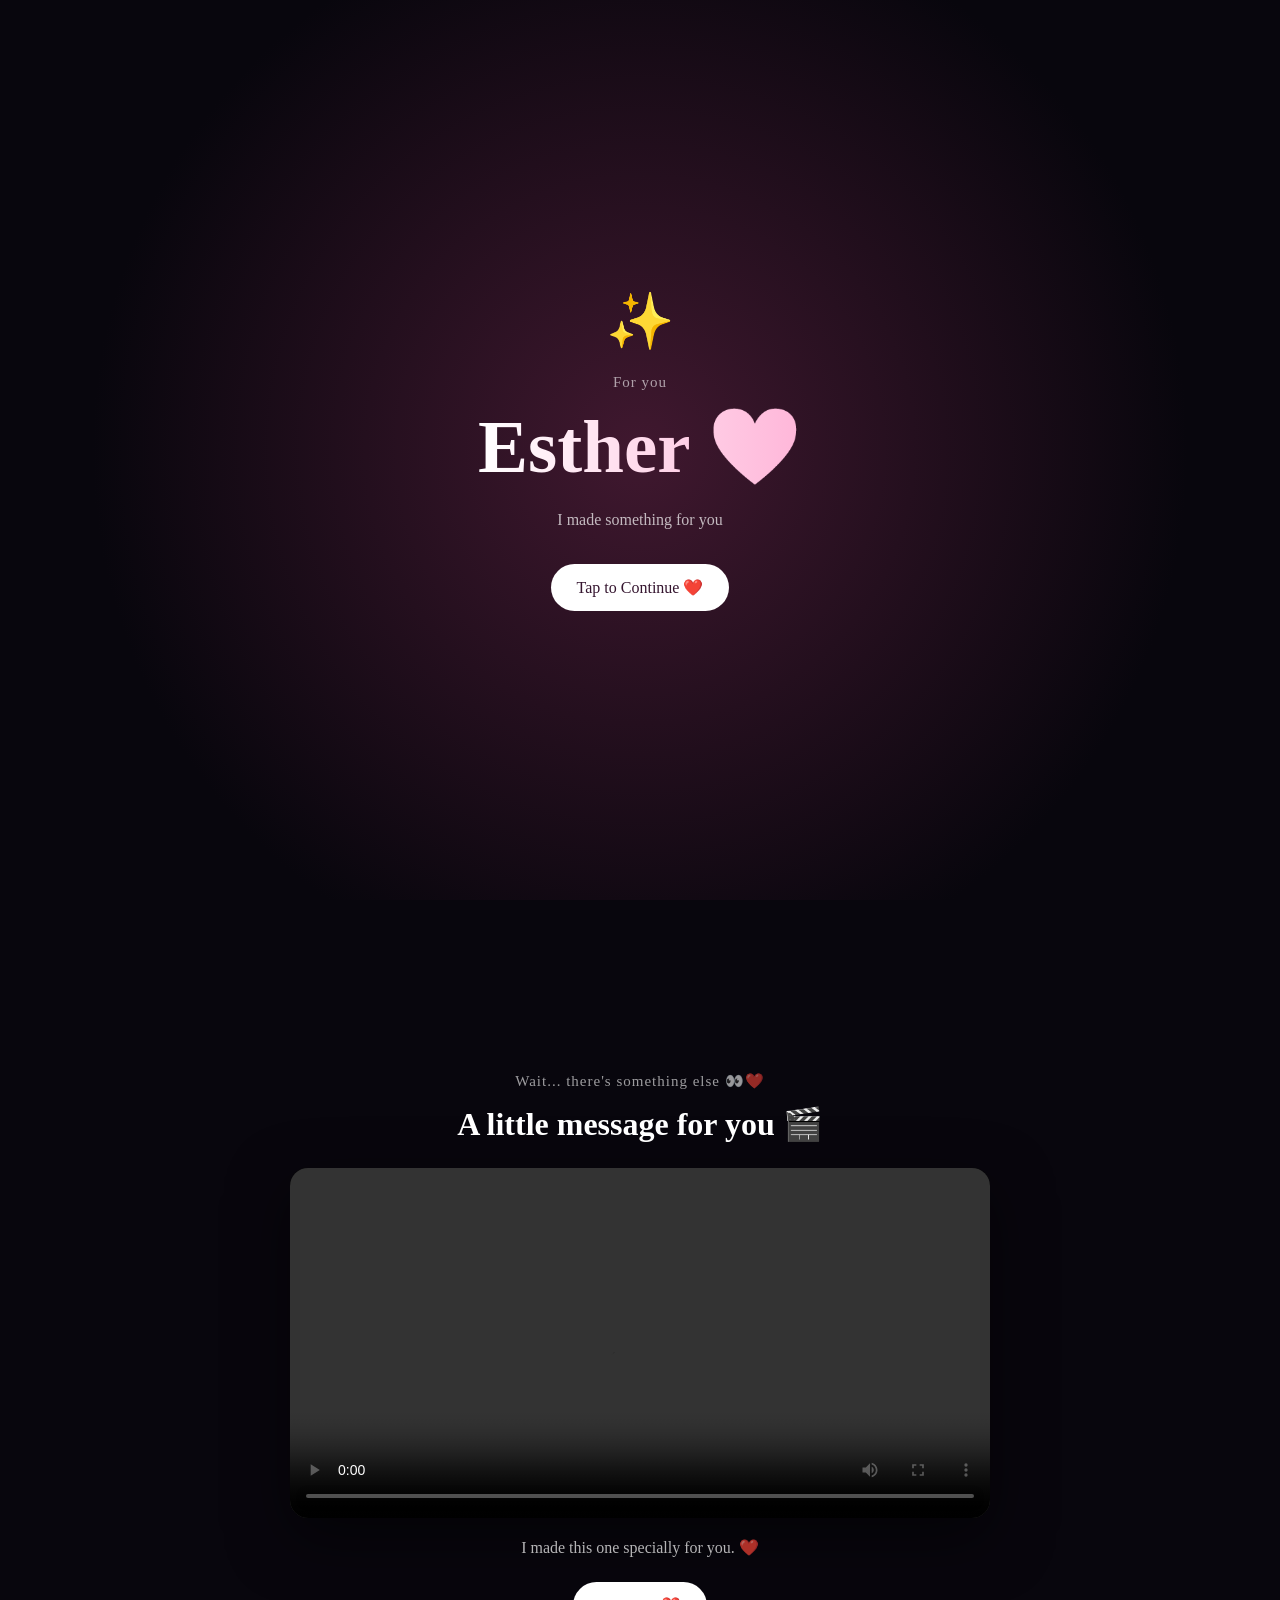
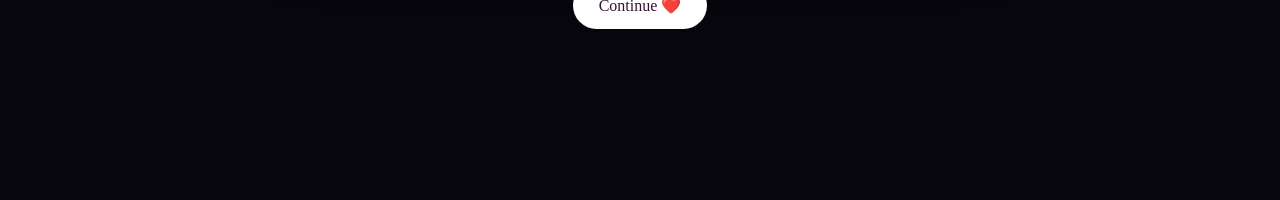
==== index.html @ 8289ecd2 "Add files via upload" ====
<!DOCTYPE html>
<html lang="en">
<head>
    <meta charset="UTF-8">
    <meta name="viewport" content="width=device-width, initial-scale=1.0">

    <title>For Esther ❤️</title>

    <link rel="stylesheet" href="style.css">
</head>

<body>

<!-- =====================================================
     1. OPENING
===================================================== -->

<section class="screen opening" id="opening">

    <div class="opening-content">

        <div class="sparkle">✨</div>

        <p class="tiny-text">
            For you
        </p>

        <h1>
            Esther ❤️
        </h1>

        <p>
        I made something for you
        </p>

        <button id="startButton">
            Tap to Continue ❤️
        </button>

    </div>

</section>


<!-- =====================================================
     2. ENVELOPE
===================================================== -->

<section class="screen envelope-screen" id="envelopeScreen">

    <div class="envelope-area">

        <p class="instruction">
            There's something inside for you... 👀
        </p>

        <div class="envelope" id="envelope">

            <div class="envelope-back"></div>

            <div class="letter-paper">
                💌
            </div>

            <div class="envelope-flap"></div>

            <div class="envelope-front"></div>

        </div>

        <button id="envelopeButton">
            Open it 💌
        </button>

    </div>

</section>
<!-- =====================================================
     3. LETTER
===================================================== -->

<section class="screen letter-screen" id="letterScreen">

    <div class="letter-card">

        <div class="letter-top">
            ❤️
        </div>

        <h2>
            Dear Esther ❤️
        </h2>

        <div class="letter-text">

            <p>
                Hmm… Esther, where do I even start? 😂❤️
            </p>

            <p>
                Today is your day, and honestly, I just want you to know say you are very special to me. I know sometimes I can worry you, disturb you, or behave like I don't have sense 😂, but deep down, you know say I really care about you.
            </p>

            <p>
                Since you came into my life, things just dey feel different. There are times we laugh over the most useless things 😂, times we disagree, and times we just talk about anything and everything. But those little moments are actually some of the moments I cherish the most.
            </p>

            <p>
                I may not always know the perfect thing to say, and sometimes I may not show it the way I should, but I appreciate you plenty. ❤️
            </p>

            <p>
                Esther, I pray this new chapter of your life brings you genuine happiness, peace, success, and plenty beautiful moments. May everything you are hoping and praying for work out for you.
            </p>

            <p>
                And please, don't forget to smile today o 😂❤️<br>
                Because today, you are officially allowed to receive all the attention. No complaints. 😂🎂
            </p>

            <p>
                Thank you for being you.
            </p>

            <p>
                Happy Birthday, my love. ❤️🎉
            </p>

            <p>
                I hope this little surprise makes you smile, because you deserve to be celebrated.
            </p> 

            <p>
                There's still something waiting for you... 👀🎁
            </p>

            <p class="signature">
                With love,<br>
                <strong>Kobby ❤️</strong>
            </p>

        </div>

        <button id="letterButton">
            Continue ❤️
        </button>

    </div>

</section>


<!-- =====================================================
     4. MEMORIES INTRO
===================================================== -->

<section class="screen memory-intro" id="memoryIntro">

    <div>

        <div class="big-icon">
            📸
        </div>

        <h2>
            Now let's look at us 😂❤️
        </h2>

        <p>
            A few little memories that mean something to me.
        </p>

        <button id="memoryStartButton">
            Show me 👀
        </button>

    </div>

</section>


<!-- =====================================================
     5. MEMORIES
===================================================== -->

<section class="screen photo-screen" id="photoScreen">

    <div class="photo-container">

        <p class="memory-number" id="memoryNumber">
            Memory 1 of 4
        </p>

        <div class="memory-photo">

            <img
                id="memoryImage"
                src="images/us1.jpg"
                alt="Our memory"
            >

        </div>

        <h2 id="memoryTitle">
            Look at us oo 😂❤️
        </h2>

        <p id="memoryCaption">
            Chale, look at this picture 😂
            How did we even get here?
        </p>

        <button id="nextMemoryButton">
            Next memory →
        </button>
    </div>
</section>
<!-- =====================================================
     5. videos
===================================================== -->

<section class="screen video-screen" id="videoScreen">

    <div class="video-container">

        <p class="tiny-text">
            Wait... there's something else 👀❤️
        </p>

        <h2>
            A little message for you 🎬
        </h2>

        <div class="video-box">

            <video
                id="birthdayVideo"
                controls
                playsinline
            >
                <source src="videos/birthday.mp4" type="video/mp4">
                Your browser cannot play this video.
            </video>

        </div>

        <p class="video-caption">
            I made this one specially for you. ❤️
        </p>

        <button id="videoContinueButton">
            Continue ❤️
        </button>

    </div>

</section>

<!-- =====================================================
     6. WHY YOU
===================================================== -->

<section class="screen love-screen" id="loveScreen">

    <div class="love-container">

        <p class="tiny-text">
            Okay... serious moment small. ❤️
        </p>

        <h2>
            Why You? ❤️
        </h2>

        <p class="love-intro">
            Hmm... where do I even start? 😂
        </p>


        <div class="love-card">

            <div class="love-icon">
                ❤️
            </div>

            <h3>
                Your heart
            </h3>

            <p>
                You have such a beautiful heart.
                Even when you don't realize it,
                the way you care about people says
                a lot about you.
            </p>

        </div>


        <div class="love-card">

            <div class="love-icon">
                😂
            </div>

            <h3>
                Your craziness
            </h3>

            <p>
                And please... don't change this one oo 😂.
                Life would be boring without your funny side, it's kinda boring dieerrr🤣.
            </p>

        </div>


        <div class="love-card">

            <div class="love-icon">
                ✨
            </div>

            <h3>
                Just you
            </h3>

            <p>
                I don't need a perfect person.
                I just love having you as you are.
                Buh try change small...
            </p>

        </div>


        <button id="lastThingButton">
            One last thing... 👀
        </button>

    </div>

</section>


<!-- =====================================================
     7. WHEEL INTRO
===================================================== -->

<section class="screen final-screen" id="finalScreen">

    <div class="final-content">

        <p class="tiny-text">
            Esther...
        </p>

        <h2>
            One last little game 😂❤️
        </h2>

        <p>
            Before I give you your final surprise,
            let's see what the birthday wheel has for you. 👀
        </p>

        <button id="startWheelButton">
            Let's spin 🎡
        </button>

    </div>

</section>


<!-- =====================================================
     8. WHEEL
===================================================== -->

<section class="screen wheel-screen" id="wheelScreen">

    <div class="wheel-container">

        <p class="wheel-small">
            ESTHER'S BIRTHDAY WHEEL 🎉
        </p>

        <h2 id="wheelTitle">
            Spin the wheel! 🎡
        </h2>

        <div class="wheel-wrapper">

            <div class="pointer">
                ▼
            </div>

            <div class="wheel" id="wheel">

                <div class="wheel-label label1">
                    🍫
                </div>
                <div class="wheel-label label2">🎂</div>
                <div class="wheel-label label3">
                    🍬
                </div>
                <div class="wheel-label label4">
                    🧃
                </div>
                <div class="wheel-label label5">
                    🍕
                </div>
                <div class="wheel-label label6">
                    💐
                </div>
                <div class="wheel-label label7">
                    🎁
                </div>
                <div class="wheel-label label8">
                    👑
                </div>
                <div class="wheel-label label9">
                    ❤️
                </div>
                <div class="wheel-label label10">
                    💋
                </div>

                </div class="wheel-center">
                    ⭕
                </div>
            

        </div>

        <button id="spinButton">
            SPIN 🎡
        </button>

        <p
            class="wheel-result"
            id="wheelResult"
        ></p>

    </div>

</section>


<!-- =====================================================
     9. CONGRATULATIONS
===================================================== -->

<section
    class="screen congratulations-screen"
    id="congratulationsScreen"
>

    <div class="congratulations-content">

        <div class="celebration">
            🎉 ❤️ 🎂 ❤️ 🎉
        </div>

        <h1>
            CONGRATULATIONS!
        </h1>

        <h2>
            Esther ❤️
        </h2>

        <p>
            Ei, you won something aaaaiiii! 😂
        </p>

        <p>
            Your surprise is waiting for you... 👀🎁
        </p>

        <button id="finalMessageButton">
            There's one last thing... ❤️
        </button>

    </div>

</section>


<!-- =====================================================
     10. FINAL MESSAGE
===================================================== -->

<section
    class="screen final-message-screen"
    id="finalMessageScreen"
>

    <div class="final-letter">

        <div class="final-heart">
            ❤️
        </div>

        <p class="tiny-text">
            And now...
        </p>

        <h1>
            My final words to you
        </h1>

        <div class="final-letter-content">

            <p>
                Esther, you made it all the way here. 😂❤️
            </p>

            <p>
                I hope this little surprise made you smile,
                laugh, and maybe even wonder what I was up to.
            </p>

            <p>
                You deserve to be celebrated, not just today,
                but every single day.
            </p>

            <p>
                Keep being the amazing person you are.
                And no matter how much I disturb you 😂,
                just know that you are very special to me.
            </p>

            <p>
                Happy Birthday once again, Esther. ❤️🎂🎉
            </p>

        </div>

        <h2>
            Happy Birthday, my love. ❤️
        </h2>

        <div class="final-hearts">
            ❤️ 💕 ❤️ 💕 ❤️
        </div>

    </div>

</section>


<script src="script.js"></script>

</body>
</html>
---- style.css ----
* {
    box-sizing: border-box;
    margin: 0;
    padding: 0;
}


html {
    scroll-behavior: smooth;
}


body {
    font-family: Georgia, "Times New Roman", serif;

    background: #08060d;

    color: white;

    overflow-x: hidden;
    overflow-y: auto;
}


button {
    border: none;

    padding: 14px 26px;

    border-radius: 30px;

    background: #ffffff;

    color: #35152f;

    font-size: 16px;

    font-family: inherit;

    cursor: pointer;

    transition:
        transform 0.25s ease,
        box-shadow 0.25s ease;
}


button:hover {
    transform: translateY(-3px);

    box-shadow:
        0 10px 25px rgba(0,0,0,0.25);
}


button:active {
    transform: scale(0.96);
}


button:disabled {
    opacity: 0.5;

    cursor: not-allowed;

    transform: none;
}


.screen {
    width: 100%;

    min-height: 100vh;
}


/* =====================================================
   OPENING
===================================================== */

.opening {

    display: flex;

    justify-content: center;
    align-items: center;

    text-align: center;

    padding: 30px;

    background:
        radial-gradient(
            circle at center,
            #40182f,
            #08060d 70%
        );
}


.opening-content {

    max-width: 500px;

    animation: fadeUp 1.3s ease;
}


.sparkle {

    font-size: 55px;

    margin-bottom: 20px;

    animation: float 2s infinite ease-in-out;
}


.tiny-text {

    opacity: 0.6;

    font-size: 15px;

    letter-spacing: 1px;
}


.opening h1 {

    font-size: clamp(48px, 12vw, 75px);

    margin: 12px 0 20px;

    background:
        linear-gradient(
            90deg,
            #ffffff,
            #ffb6d9
        );

    -webkit-background-clip: text;
    background-clip: text;

    color: transparent;
}


.opening-content > p:not(.tiny-text) {

    opacity: 0.7;

    margin-bottom: 35px;
}


/* =====================================================
   ENVELOPE
===================================================== */

.envelope-screen {

    display: none;

    justify-content: center;
    align-items: center;

    text-align: center;

    padding: 30px;

    background:
        radial-gradient(
            circle at center,
            #35152f,
            #08060d 75%
        );
}


.envelope-area {

    width: 100%;

    max-width: 500px;
}


.instruction {

    margin-bottom: 35px;

    opacity: 0.7;
}


.envelope {

    position: relative;

    width: 300px;
    height: 190px;

    margin: 0 auto 45px;

    perspective: 1000px;
}


.envelope-back {

    position: absolute;

    inset: 0;

    background: #9b3e63;

    border-radius: 8px;

    box-shadow:
        0 25px 60px rgba(0,0,0,0.45);
}


.letter-paper {

    position: absolute;

    left: 25px;
    right: 25px;

    top: 15px;

    height: 155px;

    background: #fff7fa;

    color: #6c3150;

    border-radius: 5px;

    display: flex;

    justify-content: center;
    align-items: center;

    font-size: 45px;

    z-index: 2;

    transition:
        transform 1s ease;
}


.envelope-flap {

    position: absolute;

    top: 0;
    left: 0;

    width: 0;
    height: 0;

    border-left: 150px solid transparent;
    border-right: 150px solid transparent;

    border-top: 100px solid #c65a82;

    transform-origin: top;

    z-index: 4;

    transition:
        transform 0.8s ease;
}


.envelope-front {

    position: absolute;

    bottom: 0;

    left: 0;

    width: 0;
    height: 0;

    border-left: 150px solid transparent;
    border-right: 150px solid transparent;

    border-bottom: 100px solid #a94369;

    z-index: 3;
}


/* =====================================================
   LETTER
===================================================== */

.letter-screen {

    display: none;

    justify-content: center;
    align-items: flex-start;

    padding: 45px 20px;

    background:
        radial-gradient(
            circle at top,
            #3b1730,
            #08060d 70%
        );
}


.letter-card {

    width: 100%;

    max-width: 700px;

    background:
        rgba(255, 248, 251, 0.98);

    color: #482034;

    border-radius: 20px;

    padding: 40px 30px;

    box-shadow:
        0 25px 70px rgba(0,0,0,0.55);

    animation: fadeUp 1s ease;
}


.letter-top {

    text-align: center;

    font-size: 38px;

    margin-bottom: 15px;
}


.letter-card h2 {

    text-align: center;

    color: #8c3158;

    font-size: 30px;

    margin-bottom: 30px;
}


.letter-text {

    font-size: 16px;

    line-height: 1.85;
}


.letter-text p {

    margin-bottom: 20px;
}


.signature {

    margin-top: 30px;

    text-align: right;
}


.letter-card button {

    display: block;

    margin: 30px auto 0;

    background: #8c3158;

    color: white;
}


/* =====================================================
   MEMORY INTRO
===================================================== */

.memory-intro {

    display: none;

    justify-content: center;
    align-items: center;

    text-align: center;

    padding: 30px;

    background:
        radial-gradient(
            circle at center,
            #35152f,
            #08060d 75%
        );
}


.memory-intro > div {

    max-width: 550px;
}


.big-icon {

    font-size: 70px;

    margin-bottom: 25px;
}


.memory-intro h2 {

    font-size: 35px;

    margin-bottom: 18px;
}


.memory-intro p {

    opacity: 0.7;

    line-height: 1.7;

    margin-bottom: 30px;
}


/* =====================================================
   MEMORIES
===================================================== */

.photo-screen {

    display: none;

    justify-content: center;
    align-items: center;

    text-align: center;

    padding: 40px 20px;

    background:
        radial-gradient(
            circle at top,
            #35152f,
            #08060d 75%
        );
}


.photo-container {

    width: 100%;

    max-width: 600px;
}


.memory-number {

    opacity: 0.55;

    margin-bottom: 20px;
}


.memory-photo {
    width: 100%;
    max-width: 500px;

    margin: 0 auto 25px;

    border-radius: 18px;

    overflow: hidden;
    box-shadow:
        0 20px 60px rgba(0,0,0,0.5);
}


.memory-photo img {

    width: 100%;

    display: block;

    aspect-ratio: 4 / 3;

    object-fit: contain;

    transition:
        opacity 0.5s ease;
}


.photo-container h2 {

    font-size: 28px;

    margin-bottom: 12px;
}


.photo-container > p:not(.memory-number) {

    opacity: 0.7;

    line-height: 1.7;

    margin-bottom: 25px;
}


/* =====================================================
   WHY YOU
===================================================== */

.love-screen {

    display: none;

    justify-content: center;
    align-items: center;

    padding: 50px 20px;

    background:
        radial-gradient(
            circle at top,
            #3a172f,
            #08060d 75%
        );
}


.love-container {

    width: 100%;

    max-width: 600px;

    text-align: center;
}


.love-container h2 {

    font-size: 43px;

    margin: 12px 0 15px;

    background:
        linear-gradient(
            90deg,
            #ffffff,
            #ffb6d9
        );

    -webkit-background-clip: text;
    background-clip: text;

    color: transparent;
}


.love-intro {

    opacity: 0.7;

    margin-bottom: 30px;
}


.love-card {

    text-align: left;

    padding: 25px;

    margin-bottom: 18px;

    border-radius: 18px;

    background:
        rgba(255,255,255,0.07);

    border:
        1px solid rgba(255,255,255,0.12);

    backdrop-filter: blur(10px);
}


.love-icon {

    font-size: 30px;

    margin-bottom: 10px;
}


.love-card h3 {

    font-size: 21px;

    margin-bottom: 10px;
}


.love-card p {

    line-height: 1.7;

    opacity: 0.7;
}


#lastThingButton {

    margin-top: 15px;
}


/* =====================================================
   FINAL INTRO
===================================================== */

.final-screen {

    display: none;

    justify-content: center;
    align-items: center;

    text-align: center;

    padding: 30px;

    background:
        radial-gradient(
            circle at center,
            #26132f,
            #050308 75%
        );
}


.final-content {

    max-width: 550px;

    animation: fadeUp 1s ease;
}


.final-content h2 {

    font-size: 40px;

    margin: 20px 0 25px;

    line-height: 1.2;
}


.final-content p:not(.tiny-text) {

    opacity: 0.7;

    line-height: 1.7;

    margin-bottom: 35px;
}


/* =====================================================
   WHEEL
===================================================== */

.wheel-screen {

    display: none;

    justify-content: center;
    align-items: center;

    text-align: center;

    padding: 35px 20px;

    background:
        radial-gradient(
            circle at center,
            #35152f,
            #08060d 75%
        );
}


.wheel-container {

    width: 100%;

    max-width: 600px;
}


.wheel-small {

    font-size: 13px;

    letter-spacing: 2px;

    opacity: 0.6;

    margin-bottom: 12px;
}


.wheel-container h2 {

    font-size: 30px;

    margin-bottom: 30px;
}


.wheel-wrapper {

    position: relative;

    width: min(82vw, 330px);

    height: min(82vw, 330px);

    margin: 0 auto 35px;
}


.wheel {

    position: relative;

    width: 100%;
    height: 100%;

    border-radius: 50%;

    border: 8px solid white;

    background:
        conic-gradient(
            #ff5c8a 0deg 36deg,
            #ffca5c 36deg 72deg,
            #67d8a5 72deg 108deg,
            #5cbcff 108deg 144deg,
            #a879ff 144deg 180deg,
            #ff7b54 180deg 216deg,
            #ff5c8a 216deg 252deg,
            #ffca5c 252deg 288deg,
            #67d8a5 288deg 324deg,
            #5cbcff 324deg 360deg
        );

    box-shadow:
        0 0 40px rgba(255,100,180,0.35);

    transition:
        transform 5s cubic-bezier(
            0.17,
            0.67,
            0.12,
            0.99
        );
}


.wheel-center {

    position: absolute;

    top: 50%;
    left: 50%;

    transform:
        translate(-50%, -50%);

    width: 65px;
    height: 65px;

    border-radius: 50%;

    background: white;

    display: flex;

    justify-content: center;
    align-items: center;

    font-size: 27px;

    z-index: 5;

    box-shadow:
        0 5px 20px rgba(0,0,0,0.3);
}


.pointer {

    position: absolute;

    top: -20px;

    left: 50%;

    transform:
        translateX(-50%);

    z-index: 10;

    font-size: 36px;

    color: white;

    text-shadow:
        0 3px 10px rgba(0,0,0,0.5);
}


/* =====================================================
   PERFECT WHEEL LABEL ALIGNMENT
===================================================== */

.wheel-label {
    position: absolute;

    top: 50%;
    left: 50%;

    z-index: 3;

    width: 40px;
    height: 40px;

    display: flex;
    justify-content: center;
    align-items: center;

    font-size: 25px;

    transform-origin: center;

    pointer-events: none;
}


/* Each emoji sits in the CENTER of its slice */

.label1 {
    transform:
        translate(-50%, -50%)
        rotate(18deg)
        translateY(-112px)
        rotate(-18deg);
}

.label2 {
    transform:
        translate(-50%, -50%)
        rotate(54deg)
        translateY(-112px)
        rotate(-54deg);
}

.label3 {
    transform:
        translate(-50%, -50%)
        rotate(90deg)
        translateY(-112px)
        rotate(-90deg);
}

.label4 {
    transform:
        translate(-50%, -50%)
        rotate(126deg)
        translateY(-112px)
        rotate(-126deg);
}

.label5 {
    transform:
        translate(-50%, -50%)
        rotate(162deg)
        translateY(-112px)
        rotate(-162deg);
}

.label6 {
    transform:
        translate(-50%, -50%)
        rotate(198deg)
        translateY(-112px)
        rotate(-198deg);
}

.label7 {
    transform:
        translate(-50%, -50%)
        rotate(234deg)
        translateY(-112px)
        rotate(-234deg);
}

.label8 {
    transform:
        translate(-50%, -50%)
        rotate(270deg)
        translateY(-112px)
        rotate(-270deg);
}

.label9 {
    transform:
        translate(-50%, -50%)
        rotate(306deg)
        translateY(-112px)
        rotate(-306deg);
}

.label10 {
    transform:
        translate(-50%, -50%)
        rotate(342deg)
        translateY(-112px)
        rotate(-342deg);
}/* =====================================================
   PERFECT WHEEL LABEL ALIGNMENT
===================================================== */

/* =====================================================
   WHEEL
===================================================== */

.wheel-screen {
    display: none;

    justify-content: center;
    align-items: center;

    min-height: 100vh;

    text-align: center;

    padding: 35px 20px;

    background:
        radial-gradient(
            circle at center,
            #35152f,
            #08060d 75%
        );
}


/* Main wheel content */

.wheel-container {
    width: 100%;
    max-width: 600px;

    display: flex;
    flex-direction: column;

    align-items: center;
}


/* Title */

.wheel-small {
    font-size: 13px;

    letter-spacing: 2px;

    opacity: 0.6;

    margin-bottom: 12px;
}


.wheel-container h2 {
    font-size: 30px;

    margin-bottom: 30px;
}


/* =====================================================
   WHEEL WRAPPER
===================================================== */

.wheel-wrapper {
    position: relative;

    width: 360px;
    height: 360px;

    display: flex;

    justify-content: center;
    align-items: center;

    margin: 0 auto 35px;
}


/* =====================================================
   ACTUAL WHEEL
===================================================== */

.wheel {
    position: relative;

    width: 360px;
    height: 360px;

    border-radius: 50%;

    border: 8px solid white;

    background:
        conic-gradient(
            #ff5c8a 0deg 36deg,
            #ffca5c 36deg 72deg,
            #67d8a5 72deg 108deg,
            #5cbcff 108deg 144deg,
            #a879ff 144deg 180deg,
            #ff7b54 180deg 216deg,
            #ff5c8a 216deg 252deg,
            #ffca5c 252deg 288deg,
            #67d8a5 288deg 324deg,
            #5cbcff 324deg 360deg
        );

    box-shadow:
        0 0 40px rgba(255, 100, 180, 0.35);

    transition:
        transform 5s cubic-bezier(
            0.17,
            0.67,
            0.12,
            0.99
        );
}


/* =====================================================
   POINTER
===================================================== */

.pointer {
    position: absolute;

    top: -20px;
    left: 50%;

    transform:
        translateX(-50%);

    z-index: 20;

    width: 0;
    height: 0;

    font-size: 0;

    border-left: 20px solid transparent;
    border-right: 20px solid transparent;

    border-top: 0;
    border-bottom: 32px solid white;

    filter:
        drop-shadow(
            0 3px 5px rgba(0,0,0,0.5)
        );
}




/* =====================================================
   CENTER BUTTON
===================================================== */

.wheel-center {
    position: absolute;

    top: 50%;
    left: 50%;

    transform:
        translate(-50%, -50%);

    width: 65px;
    height: 65px;

    border-radius: 50%;

    background: white;

    display: flex;

    justify-content: center;
    align-items: center;

    font-size: 27px;

    z-index: 10;

    box-shadow:
        0 5px 20px rgba(0,0,0,0.3);
}


/* =====================================================
   SPIN BUTTON
===================================================== */

#wheelScreen #spinButton {
    min-width: 150px;

    font-size: 17px;

    font-weight: bold;

    padding: 15px 30px;
}


/* =====================================================
   RESULT
===================================================== */

.wheel-result {
    min-height: 30px;

    margin-top: 20px;

    font-size: 20px;

    font-weight: bold;

    color: #ffafd5;
}


/* =====================================================
   SMALL PHONES
===================================================== */

@media (max-width: 400px) {

    .wheel-wrapper {
        width: 92vw;
        height: 92vw;
    }

    .wheel-container h2 {
        font-size: 25px;
    }

    .wheel-label {
        font-size: 21px;
    }

    .wheel-center {
        width: 60px;
        height: 60px;
    }

    .pointer {
        top: -18px;

        border-left-width: 17px;
        border-right-width: 17px;

        border-bottom-width: 28px;
    }

}

/* =====================================================
   CONGRATULATIONS
===================================================== */

.congratulations-screen {

    display: none;

    justify-content: center;
    align-items: center;

    text-align: center;

    padding: 30px;

    background:
        radial-gradient(
            circle at center,
            #4a163b,
            #08060d 70%
        );
}


.congratulations-content {

    max-width: 550px;

    animation:
        birthdayAppear 1.2s ease;
}


.celebration {

    font-size: 40px;

    margin-bottom: 20px;

    animation:
        pulse 1.5s infinite;
}


.congratulations-content h1 {

    font-size: clamp(35px, 8vw, 50px);

    margin-bottom: 10px;
}


.congratulations-content h2 {

    font-size: 35px;

    color: #ffafd5;

    margin-bottom: 25px;
}


.congratulations-content p {

    font-size: 18px;

    line-height: 1.7;

    opacity: 0.8;

    margin-bottom: 8px;
}


.congratulations-content button {

    margin-top: 25px;
}


/* =====================================================
   FINAL MESSAGE
===================================================== */

.final-message-screen {

    display: none;

    justify-content: center;
    align-items: flex-start;

    padding: 50px 20px;

    background:
        radial-gradient(
            circle at top,
            #35152f,
            #08060d 75%
        );
}


.final-letter {

    width: 100%;

    max-width: 650px;

    padding: 45px 30px;

    background:
        rgba(255,248,251,0.98);

    color: #4a2137;

    border-radius: 20px;

    text-align: center;

    box-shadow:
        0 25px 70px rgba(0,0,0,0.55);

    animation:
        birthdayAppear 1.2s ease;
}


.final-heart {

    font-size: 48px;

    margin-bottom: 15px;
}


.final-letter h1 {

    color: #7c3155;

    font-size: 32px;

    margin: 15px 0 30px;
}


.final-letter-content {

    text-align: left;

    font-size: 17px;

    line-height: 1.8;
}


.final-letter-content p {

    margin-bottom: 20px;
}


.final-letter h2 {

    color: #7c3155;

    font-size: 25px;

    margin-top: 30px;
}


.final-hearts {

    margin-top: 25px;

    font-size: 25px;
}


/* =====================================================
   ANIMATIONS
===================================================== */

@keyframes fadeUp {

    from {
        opacity: 0;

        transform:
            translateY(25px);
    }

    to {
        opacity: 1;

        transform:
            translateY(0);
    }
}


@keyframes fadeIn {

    from {
        opacity: 0;
    }

    to {
        opacity: 1;
    }
}


@keyframes float {

    0%, 100% {
        transform:
            translateY(0);
    }

    50% {
        transform:
            translateY(-12px);
    }
}


@keyframes pulse {

    0%, 100% {
        transform:
            scale(1);
    }

    50% {
        transform:
            scale(1.08);
    }
}


@keyframes birthdayAppear {

    from {
        opacity: 0;

        transform:
            scale(0.75);
    }

    to {
        opacity: 1;

        transform:
            scale(1);
    }
}


/* =====================================================
   MOBILE
===================================================== */

@media (max-width: 500px) {

    .letter-card {

        padding: 30px 22px;
    }


    .letter-text {

        font-size: 15px;

        line-height: 1.8;
    }


    .love-container h2 {

        font-size: 36px;
    }


    .love-card {

        padding: 21px;
    }


    .final-content h2 {

        font-size: 32px;
    }


    .wheel-container h2 {

        font-size: 25px;
    }


    .wheel-label {

        font-size: 20px;
    }


    .final-letter {

        padding: 35px 22px;
    }

}
.video-screen {
    display: flex;

    min-height: 100vh;
    width: 100%;

    justify-content: center;
    align-items: center;

    padding: 40px 20px;

    text-align: center;

    background: #08060d;
}

.video-container {
    width: 100%;
    max-width: 700px;
}

.video-container h2 {
    font-size: 32px;
    margin: 15px 0 25px;
}

.video-box {
    width: 100%;

    background: #000;

    border-radius: 18px;

    overflow: hidden;

    box-shadow:
        0 20px 60px rgba(0,0,0,0.5);
}

.video-box video {
    display: block;

    width: 100%;

    height: auto;

    max-height: 70vh;

    background: #000;
}

.video-caption {
    opacity: 0.7;

    margin: 20px 0 25px;
}
/* =====================================================
   10 WHEEL ITEMS
===================================================== */

.wheel-label {
    position: absolute !important;

    top: 50% !important;
    left: 50% !important;

    width: 40px;
    height: 40px;

    display: flex;
    align-items: center;
    justify-content: center;

    font-size: 25px;

    z-index: 3;

    pointer-events: none;

    transform-origin: center center;
}


/* 10 positions around the wheel */

.label1 {
    transform: translate(-50%, -50%) translateY(-135px);
}

.label2 {
    transform: translate(-50%, -50%)
               rotate(36deg)
               translateY(-135px)
               rotate(-36deg);
}

.label3 {
    transform: translate(-50%, -50%)
               rotate(72deg)
               translateY(-135px)
               rotate(-72deg);
}

.label4 {
    transform: translate(-50%, -50%)
               rotate(108deg)
               translateY(-135px)
               rotate(-108deg);
}

.label5 {
    transform: translate(-50%, -50%)
               rotate(144deg)
               translateY(-135px)
               rotate(-144deg);
}

.label6 {
    transform: translate(-50%, -50%)
               rotate(180deg)
               translateY(-135px)
               rotate(-180deg);
}

.label7 {
    transform: translate(-50%, -50%)
               rotate(216deg)
               translateY(-135px)
               rotate(-216deg);
}

.label8 {
    transform: translate(-50%, -50%)
               rotate(252deg)
               translateY(-135px)
               rotate(-252deg);
}

.label9 {
    transform: translate(-50%, -50%)
               rotate(288deg)
               translateY(-135px)
               rotate(-288deg);
}

.label10 {
    transform: translate(-50%, -50%)
               rotate(324deg)
               translateY(-135px)
               rotate(-324deg);
}


/* =====================================================
   CENTER 🎉
===================================================== */

.wheel-center {
    position: absolute !important;

    top: 50% !important;
    left: 50% !important;

    transform: translate(-50%, -50%) !important;

    width: 65px;
    height: 65px;

    border-radius: 50%;

    background: white;

    display: flex;

    justify-content: center;
    align-items: center;

    font-size: 27px;

    z-index: 10;

    box-shadow:
        0 5px 20px rgba(0,0,0,0.3);
}
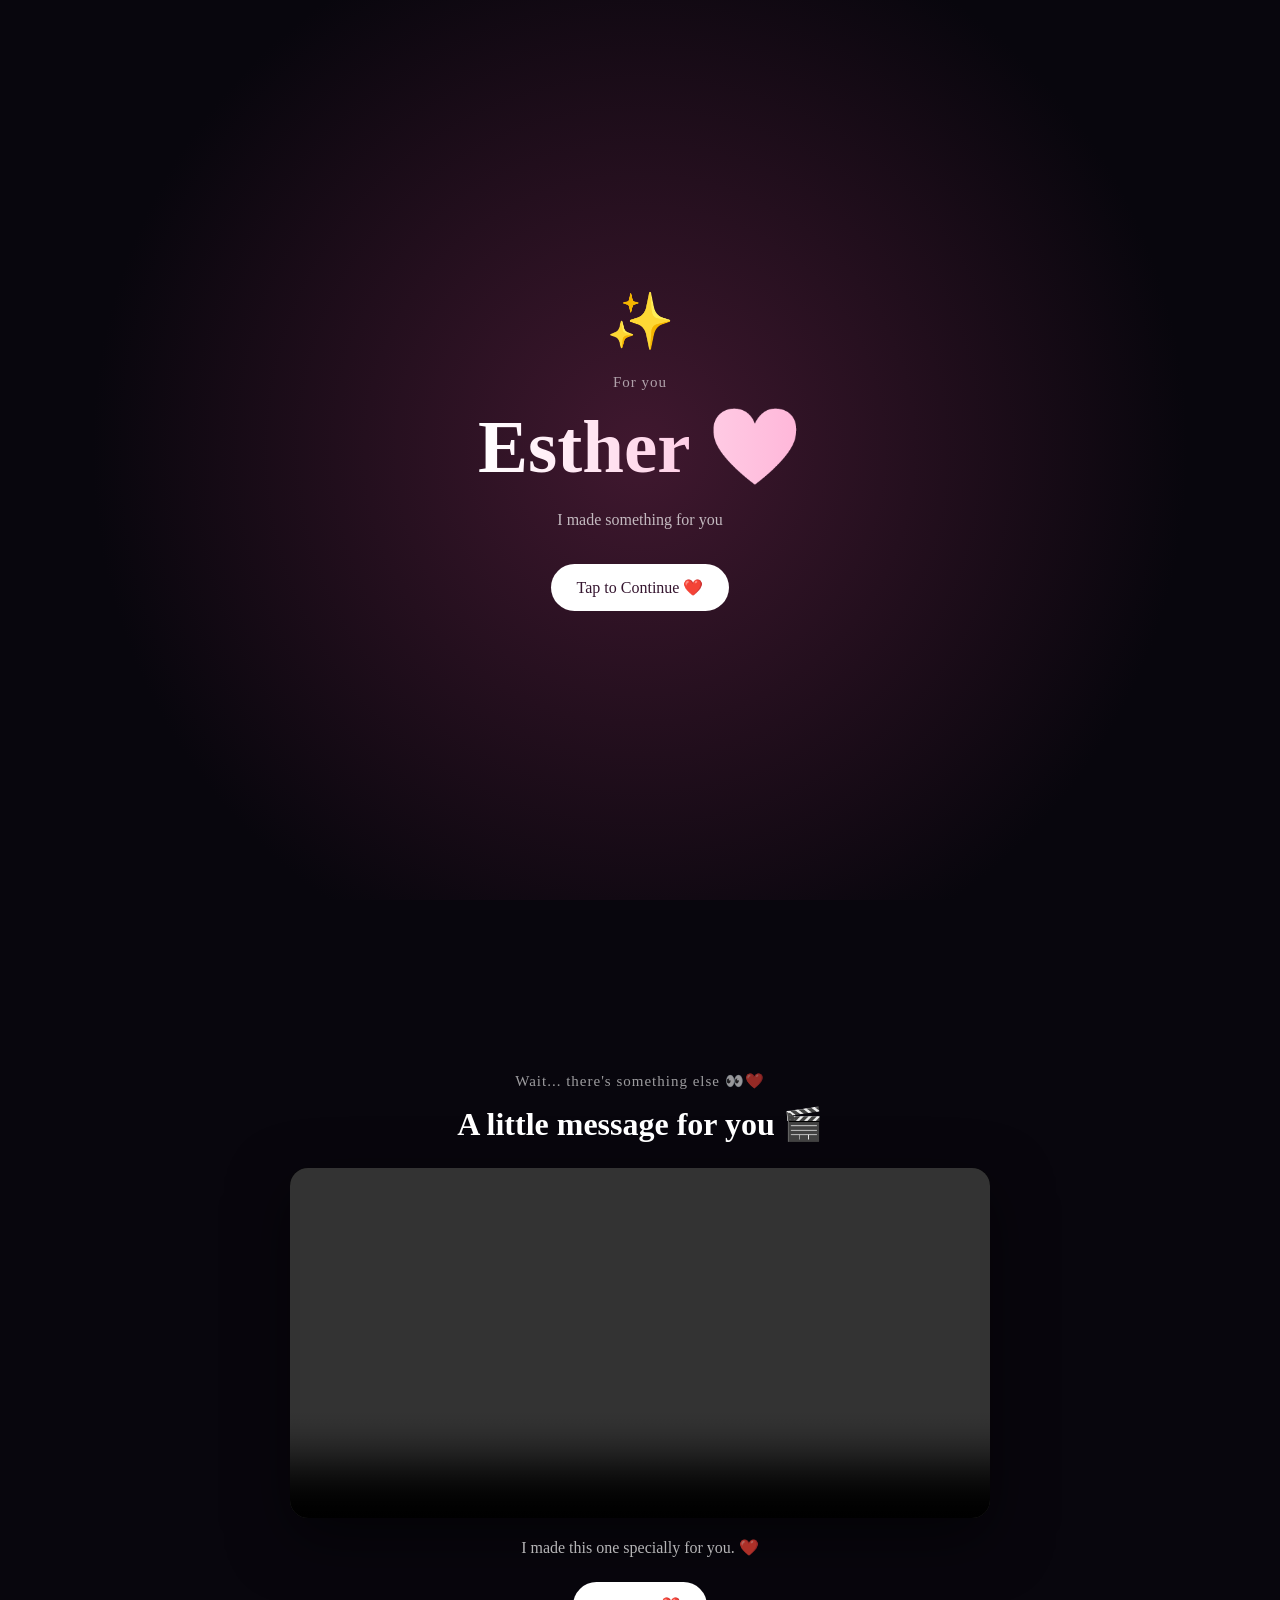
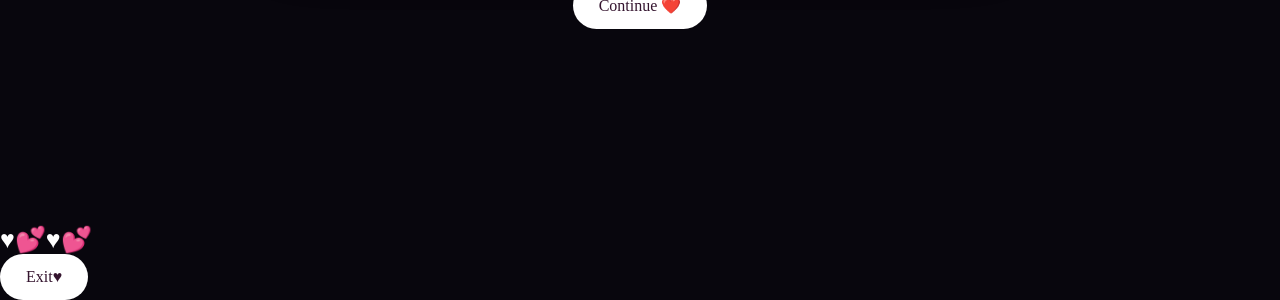
==== commit 5325a5c5: "Add files via upload" ====
--- a/index.html
+++ b/index.html
@@ -391,16 +391,16 @@
 
         <div class="wheel-wrapper">
 
-            <div class="pointer">
-                ▼
-            </div>
+            <div class="pointer"></div>
 
             <div class="wheel" id="wheel">
 
                 <div class="wheel-label label1">
                     🍫
                 </div>
-                <div class="wheel-label label2">🎂</div>
+                <div class="wheel-label label2">
+                    🎂
+                </div>
                 <div class="wheel-label label3">
                     🍬
                 </div>
@@ -426,23 +426,23 @@
                     💋
                 </div>
 
-                </div class="wheel-center">
-                    ⭕
+                <div class="wheel-center">
+                    🎉
                 </div>
             
 
-        </div>
-
-        <button id="spinButton">
-            SPIN 🎡
-        </button>
-
-        <p
+                 </div>
+
+                <button id="spinButton">
+                   SPIN 🎡
+                </button>
+
+                 <p
             class="wheel-result"
             id="wheelResult"
-        ></p>
-
-    </div>
+                 ></p>
+
+                </div>
 
 </section>
 
@@ -473,7 +473,11 @@
         <p>
             Ei, you won something aaaaiiii! 😂
         </p>
-
+        <p class="winning-text">
+            YOU won:
+        </p>
+        <p id="winningPrice" class="winning-price">
+        </p>
         <p>
             Your surprise is waiting for you... 👀🎁
         </p>
@@ -555,3 +559,10 @@
 
 </body>
 </html>
+<div class="final-hearts">
+    ♥️💕♥️💕
+</div>
+<button id="exitButton"
+class="exit-button">
+    Exit♥️
+</button>
--- a/style.css
+++ b/style.css
@@ -701,17 +701,21 @@
     margin-bottom: 35px;
 }
 
+/* =====================================================
+   PERFECT WHEEL LABEL ALIGNMENT
+===================================================== */
 
 /* =====================================================
    WHEEL
 ===================================================== */
 
 .wheel-screen {
-
     display: none;
 
     justify-content: center;
     align-items: center;
+
+    min-height: 100vh;
 
     text-align: center;
 
@@ -726,16 +730,22 @@
 }
 
 
+/* Main wheel content */
+
 .wheel-container {
-
     width: 100%;
-
     max-width: 600px;
-}
-
+
+    display: flex;
+    flex-direction: column;
+
+    align-items: center;
+}
+
+
+/* Title */
 
 .wheel-small {
-
     font-size: 13px;
 
     letter-spacing: 2px;
@@ -747,31 +757,40 @@
 
 
 .wheel-container h2 {
-
     font-size: 30px;
 
     margin-bottom: 30px;
 }
 
 
+/* =====================================================
+   WHEEL WRAPPER
+===================================================== */
+
 .wheel-wrapper {
-
     position: relative;
 
-    width: min(82vw, 330px);
-
-    height: min(82vw, 330px);
+    width: 360px;
+    height: 360px;
+
+    display: flex;
+
+    justify-content: center;
+    align-items: center;
 
     margin: 0 auto 35px;
 }
 
 
+/* =====================================================
+   ACTUAL WHEEL
+===================================================== */
+
 .wheel {
-
     position: relative;
 
-    width: 100%;
-    height: 100%;
+    width: 360px;
+    height: 360px;
 
     border-radius: 50%;
 
@@ -792,7 +811,7 @@
         );
 
     box-shadow:
-        0 0 40px rgba(255,100,180,0.35);
+        0 0 40px rgba(255, 100, 180, 0.35);
 
     transition:
         transform 5s cubic-bezier(
@@ -804,170 +823,6 @@
 }
 
 
-.wheel-center {
-
-    position: absolute;
-
-    top: 50%;
-    left: 50%;
-
-    transform:
-        translate(-50%, -50%);
-
-    width: 65px;
-    height: 65px;
-
-    border-radius: 50%;
-
-    background: white;
-
-    display: flex;
-
-    justify-content: center;
-    align-items: center;
-
-    font-size: 27px;
-
-    z-index: 5;
-
-    box-shadow:
-        0 5px 20px rgba(0,0,0,0.3);
-}
-
-
-.pointer {
-
-    position: absolute;
-
-    top: -20px;
-
-    left: 50%;
-
-    transform:
-        translateX(-50%);
-
-    z-index: 10;
-
-    font-size: 36px;
-
-    color: white;
-
-    text-shadow:
-        0 3px 10px rgba(0,0,0,0.5);
-}
-
-
-/* =====================================================
-   PERFECT WHEEL LABEL ALIGNMENT
-===================================================== */
-
-.wheel-label {
-    position: absolute;
-
-    top: 50%;
-    left: 50%;
-
-    z-index: 3;
-
-    width: 40px;
-    height: 40px;
-
-    display: flex;
-    justify-content: center;
-    align-items: center;
-
-    font-size: 25px;
-
-    transform-origin: center;
-
-    pointer-events: none;
-}
-
-
-/* Each emoji sits in the CENTER of its slice */
-
-.label1 {
-    transform:
-        translate(-50%, -50%)
-        rotate(18deg)
-        translateY(-112px)
-        rotate(-18deg);
-}
-
-.label2 {
-    transform:
-        translate(-50%, -50%)
-        rotate(54deg)
-        translateY(-112px)
-        rotate(-54deg);
-}
-
-.label3 {
-    transform:
-        translate(-50%, -50%)
-        rotate(90deg)
-        translateY(-112px)
-        rotate(-90deg);
-}
-
-.label4 {
-    transform:
-        translate(-50%, -50%)
-        rotate(126deg)
-        translateY(-112px)
-        rotate(-126deg);
-}
-
-.label5 {
-    transform:
-        translate(-50%, -50%)
-        rotate(162deg)
-        translateY(-112px)
-        rotate(-162deg);
-}
-
-.label6 {
-    transform:
-        translate(-50%, -50%)
-        rotate(198deg)
-        translateY(-112px)
-        rotate(-198deg);
-}
-
-.label7 {
-    transform:
-        translate(-50%, -50%)
-        rotate(234deg)
-        translateY(-112px)
-        rotate(-234deg);
-}
-
-.label8 {
-    transform:
-        translate(-50%, -50%)
-        rotate(270deg)
-        translateY(-112px)
-        rotate(-270deg);
-}
-
-.label9 {
-    transform:
-        translate(-50%, -50%)
-        rotate(306deg)
-        translateY(-112px)
-        rotate(-306deg);
-}
-
-.label10 {
-    transform:
-        translate(-50%, -50%)
-        rotate(342deg)
-        translateY(-112px)
-        rotate(-342deg);
-}/* =====================================================
-   PERFECT WHEEL LABEL ALIGNMENT
-===================================================== */
-
 /* =====================================================
    WHEEL
 ===================================================== */
@@ -975,14 +830,19 @@
 .wheel-screen {
     display: none;
 
+    width: 100%;
+    min-height: 100vh;
+
+    box-sizing: border-box;
+
     justify-content: center;
-    align-items: center;
-
-    min-height: 100vh;
+    align-items: flex-start;
 
     text-align: center;
 
-    padding: 35px 20px;
+    padding: 35px 15px 50px;
+
+    overflow-x: hidden;
 
     background:
         radial-gradient(
@@ -993,8 +853,6 @@
 }
 
 
-/* Main wheel content */
-
 .wheel-container {
     width: 100%;
     max-width: 600px;
@@ -1003,10 +861,10 @@
     flex-direction: column;
 
     align-items: center;
-}
-
-
-/* Title */
+
+    box-sizing: border-box;
+}
+
 
 .wheel-small {
     font-size: 13px;
@@ -1027,21 +885,25 @@
 
 
 /* =====================================================
-   WHEEL WRAPPER
+   PERFECT CIRCLE
 ===================================================== */
 
 .wheel-wrapper {
     position: relative;
 
-    width: 360px;
-    height: 360px;
+    width: min(88vw, 360px);
+    height: min(88vw, 360px);
+
+    aspect-ratio: 1 / 1;
+
+    margin: 0 auto 35px;
 
     display: flex;
 
     justify-content: center;
     align-items: center;
 
-    margin: 0 auto 35px;
+    flex-shrink: 0;
 }
 
 
@@ -1052,8 +914,12 @@
 .wheel {
     position: relative;
 
-    width: 360px;
-    height: 360px;
+    width: 100%;
+    height: 100%;
+
+    aspect-ratio: 1 / 1;
+
+    box-sizing: border-box;
 
     border-radius: 50%;
 
@@ -1074,7 +940,7 @@
         );
 
     box-shadow:
-        0 0 40px rgba(255, 100, 180, 0.35);
+        0 0 40px rgba(255,100,180,0.35);
 
     transition:
         transform 5s cubic-bezier(
@@ -1083,6 +949,8 @@
             0.12,
             0.99
         );
+
+    flex-shrink: 0;
 }
 
 
@@ -1096,15 +964,12 @@
     top: -20px;
     left: 50%;
 
-    transform:
-        translateX(-50%);
+    transform: translateX(-50%);
 
     z-index: 20;
 
     width: 0;
     height: 0;
-
-    font-size: 0;
 
     border-left: 20px solid transparent;
     border-right: 20px solid transparent;
@@ -1119,10 +984,119 @@
 }
 
 
-
-
-/* =====================================================
-   CENTER BUTTON
+/* =====================================================
+   WHEEL ITEMS
+===================================================== */
+
+.wheel-label {
+    position: absolute;
+
+    top: 50%;
+    left: 50%;
+
+    width: 40px;
+    height: 40px;
+
+    display: flex;
+
+    align-items: center;
+    justify-content: center;
+
+    font-size: 25px;
+
+    z-index: 3;
+
+    pointer-events: none;
+
+    transform-origin: center center;
+}
+
+
+/* 10 items = 36 degrees apart */
+
+.label1 {
+    transform:
+        translate(-50%, -50%)
+        rotate(18deg)
+        translateY(-120px)
+        rotate(0deg);
+}
+
+.label2 {
+    transform:
+        translate(-50%, -50%)
+        rotate(54deg)
+        translateY(-120px)
+        rotate(-36deg);
+}
+
+.label3 {
+    transform:
+        translate(-50%, -50%)
+        rotate(90deg)
+        translateY(-120px)
+        rotate(-72deg);
+}
+
+.label4 {
+    transform:
+        translate(-50%, -50%)
+        rotate(126deg)
+        translateY(-120px)
+        rotate(-108deg);
+}
+
+.label5 {
+    transform:
+        translate(-50%, -50%)
+        rotate(162deg)
+        translateY(-120px)
+        rotate(-144deg);
+}
+
+.label6 {
+    transform:
+        translate(-50%, -50%)
+        rotate(198deg)
+        translateY(-120px)
+        rotate(-180deg);
+}
+
+.label7 {
+    transform:
+        translate(-50%, -50%)
+        rotate(234deg)
+        translateY(-120px)
+        rotate(-216deg);
+}
+
+.label8 {
+    transform:
+        translate(-50%, -50%)
+        rotate(270deg)
+        translateY(-120px)
+        rotate(-252deg);
+}
+
+.label9 {
+    transform:
+        translate(-50%, -50%)
+        rotate(306deg)
+        translateY(-120px)
+        rotate(-288deg);
+}
+
+.label10 {
+    transform:
+        translate(-50%, -50%)
+        rotate(342deg)
+        translateY(-120px)
+        rotate(-324deg);
+}
+
+
+/* =====================================================
+   CENTER
 ===================================================== */
 
 .wheel-center {
@@ -1131,8 +1105,7 @@
     top: 50%;
     left: 50%;
 
-    transform:
-        translate(-50%, -50%);
+    transform: translate(-50%, -50%);
 
     width: 65px;
     height: 65px;
@@ -1188,18 +1161,34 @@
 
 
 /* =====================================================
-   SMALL PHONES
-===================================================== */
-
-@media (max-width: 400px) {
-
-    .wheel-wrapper {
-        width: 92vw;
-        height: 92vw;
+   PHONE
+===================================================== */
+
+@media (max-width: 600px) {
+
+    .wheel-screen {
+        padding:
+            30px 10px 50px;
+
+        overflow-x: hidden;
+    }
+
+    .wheel-container {
+        width: 100%;
     }
 
     .wheel-container h2 {
         font-size: 25px;
+
+        margin-bottom: 25px;
+    }
+
+    .wheel-wrapper {
+        width: 88vw;
+        height: 88vw;
+
+        max-width: 360px;
+        max-height: 360px;
     }
 
     .wheel-label {
@@ -1209,6 +1198,8 @@
     .wheel-center {
         width: 60px;
         height: 60px;
+
+        font-size: 24px;
     }
 
     .pointer {
@@ -1219,9 +1210,27 @@
 
         border-bottom-width: 28px;
     }
-
-}
-
+}
+
+
+@media (max-width: 380px) {
+
+    .wheel-wrapper {
+        width: 84vw;
+        height: 84vw;
+    }
+
+    .wheel-label {
+        font-size: 19px;
+    }
+
+    .wheel-center {
+        width: 55px;
+        height: 55px;
+
+        font-size: 22px;
+    }
+}
 /* =====================================================
    CONGRATULATIONS
 ===================================================== */
@@ -1594,130 +1603,133 @@
     margin: 20px 0 25px;
 }
 /* =====================================================
-   10 WHEEL ITEMS
-===================================================== */
-
-.wheel-label {
+   FINAL WHEEL POSITION FIX
+===================================================== */
+
+#wheelScreen .wheel-wrapper {
+    position: relative !important;
+
+    width: min(88vw, 360px) !important;
+    height: min(88vw, 360px) !important;
+
+    display: block !important;
+
+    margin: 0 auto 35px !important;
+
+    flex-shrink: 0 !important;
+}
+
+#wheelScreen .wheel {
+    position: relative !important;
+
+    width: 100% !important;
+    height: 100% !important;
+
+    aspect-ratio: 1 / 1 !important;
+
+    border-radius: 50% !important;
+
+    box-sizing: border-box !important;
+}
+
+
+/* POINTER */
+
+#wheelScreen .pointer {
     position: absolute !important;
 
-    top: 50% !important;
+    top: -32px !important;
     left: 50% !important;
 
-    width: 40px;
-    height: 40px;
-
-    display: flex;
-    align-items: center;
-    justify-content: center;
-
-    font-size: 25px;
-
-    z-index: 3;
-
-    pointer-events: none;
-
-    transform-origin: center center;
-}
-
-
-/* 10 positions around the wheel */
-
-.label1 {
-    transform: translate(-50%, -50%) translateY(-135px);
-}
-
-.label2 {
-    transform: translate(-50%, -50%)
-               rotate(36deg)
-               translateY(-135px)
-               rotate(-36deg);
-}
-
-.label3 {
-    transform: translate(-50%, -50%)
-               rotate(72deg)
-               translateY(-135px)
-               rotate(-72deg);
-}
-
-.label4 {
-    transform: translate(-50%, -50%)
-               rotate(108deg)
-               translateY(-135px)
-               rotate(-108deg);
-}
-
-.label5 {
-    transform: translate(-50%, -50%)
-               rotate(144deg)
-               translateY(-135px)
-               rotate(-144deg);
-}
-
-.label6 {
-    transform: translate(-50%, -50%)
-               rotate(180deg)
-               translateY(-135px)
-               rotate(-180deg);
-}
-
-.label7 {
-    transform: translate(-50%, -50%)
-               rotate(216deg)
-               translateY(-135px)
-               rotate(-216deg);
-}
-
-.label8 {
-    transform: translate(-50%, -50%)
-               rotate(252deg)
-               translateY(-135px)
-               rotate(-252deg);
-}
-
-.label9 {
-    transform: translate(-50%, -50%)
-               rotate(288deg)
-               translateY(-135px)
-               rotate(-288deg);
-}
-
-.label10 {
-    transform: translate(-50%, -50%)
-               rotate(324deg)
-               translateY(-135px)
-               rotate(-324deg);
-}
-
-
-/* =====================================================
-   CENTER 🎉
-===================================================== */
-
-.wheel-center {
-    position: absolute !important;
-
-    top: 50% !important;
-    left: 50% !important;
-
-    transform: translate(-50%, -50%) !important;
-
-    width: 65px;
-    height: 65px;
-
-    border-radius: 50%;
-
-    background: white;
-
-    display: flex;
-
-    justify-content: center;
-    align-items: center;
-
-    font-size: 27px;
-
-    z-index: 10;
-
-    box-shadow:
-        0 5px 20px rgba(0,0,0,0.3);
+    transform: translateX(-50%) !important;
+
+    width: 0 !important;
+    height: 0 !important;
+
+    font-size: 0 !important;
+
+    border-left: 20px solid transparent !important;
+    border-right: 20px solid transparent !important;
+
+    /* POINT DOWN */
+    border-top: 32px solid white !important;
+    border-bottom: 0 !important;
+
+    z-index: 100 !important;
+
+    filter:
+        drop-shadow(0 3px 5px rgba(0,0,0,0.5));
+}
+
+
+/* =====================================================
+   SPIN BUTTON BELOW THE WHEEL
+===================================================== */
+
+#wheelScreen .wheel-container {
+    width: 100% !important;
+
+    max-width: 600px !important;
+
+    display: flex !important;
+
+    flex-direction: column !important;
+
+    align-items: center !important;
+
+    text-align: center !important;
+}
+
+
+#wheelScreen #spinButton {
+    position: static !important;
+
+    display: block !important;
+
+    width: 160px !important;
+
+    margin: 0 auto !important;
+
+    align-self: center !important;
+
+    flex-shrink: 0 !important;
+}
+
+
+/* RESULT BELOW BUTTON */
+
+#wheelScreen #wheelResult {
+    position: static !important;
+
+    display: block !important;
+
+    width: 100% !important;
+
+    margin: 20px auto 0 !important;
+
+    text-align: center !important;
+}
+
+
+/* PHONE */
+
+@media (max-width: 600px) {
+
+    #wheelScreen .wheel-wrapper {
+        width: 88vw !important;
+        height: 88vw !important;
+
+        max-width: 360px !important;
+        max-height: 360px !important;
+    }
+
+    #wheelScreen .pointer {
+        top: -28px !important;
+
+        border-left-width: 17px !important;
+        border-right-width: 17px !important;
+
+        border-top-width: 28px !important;
+    }
+
 }
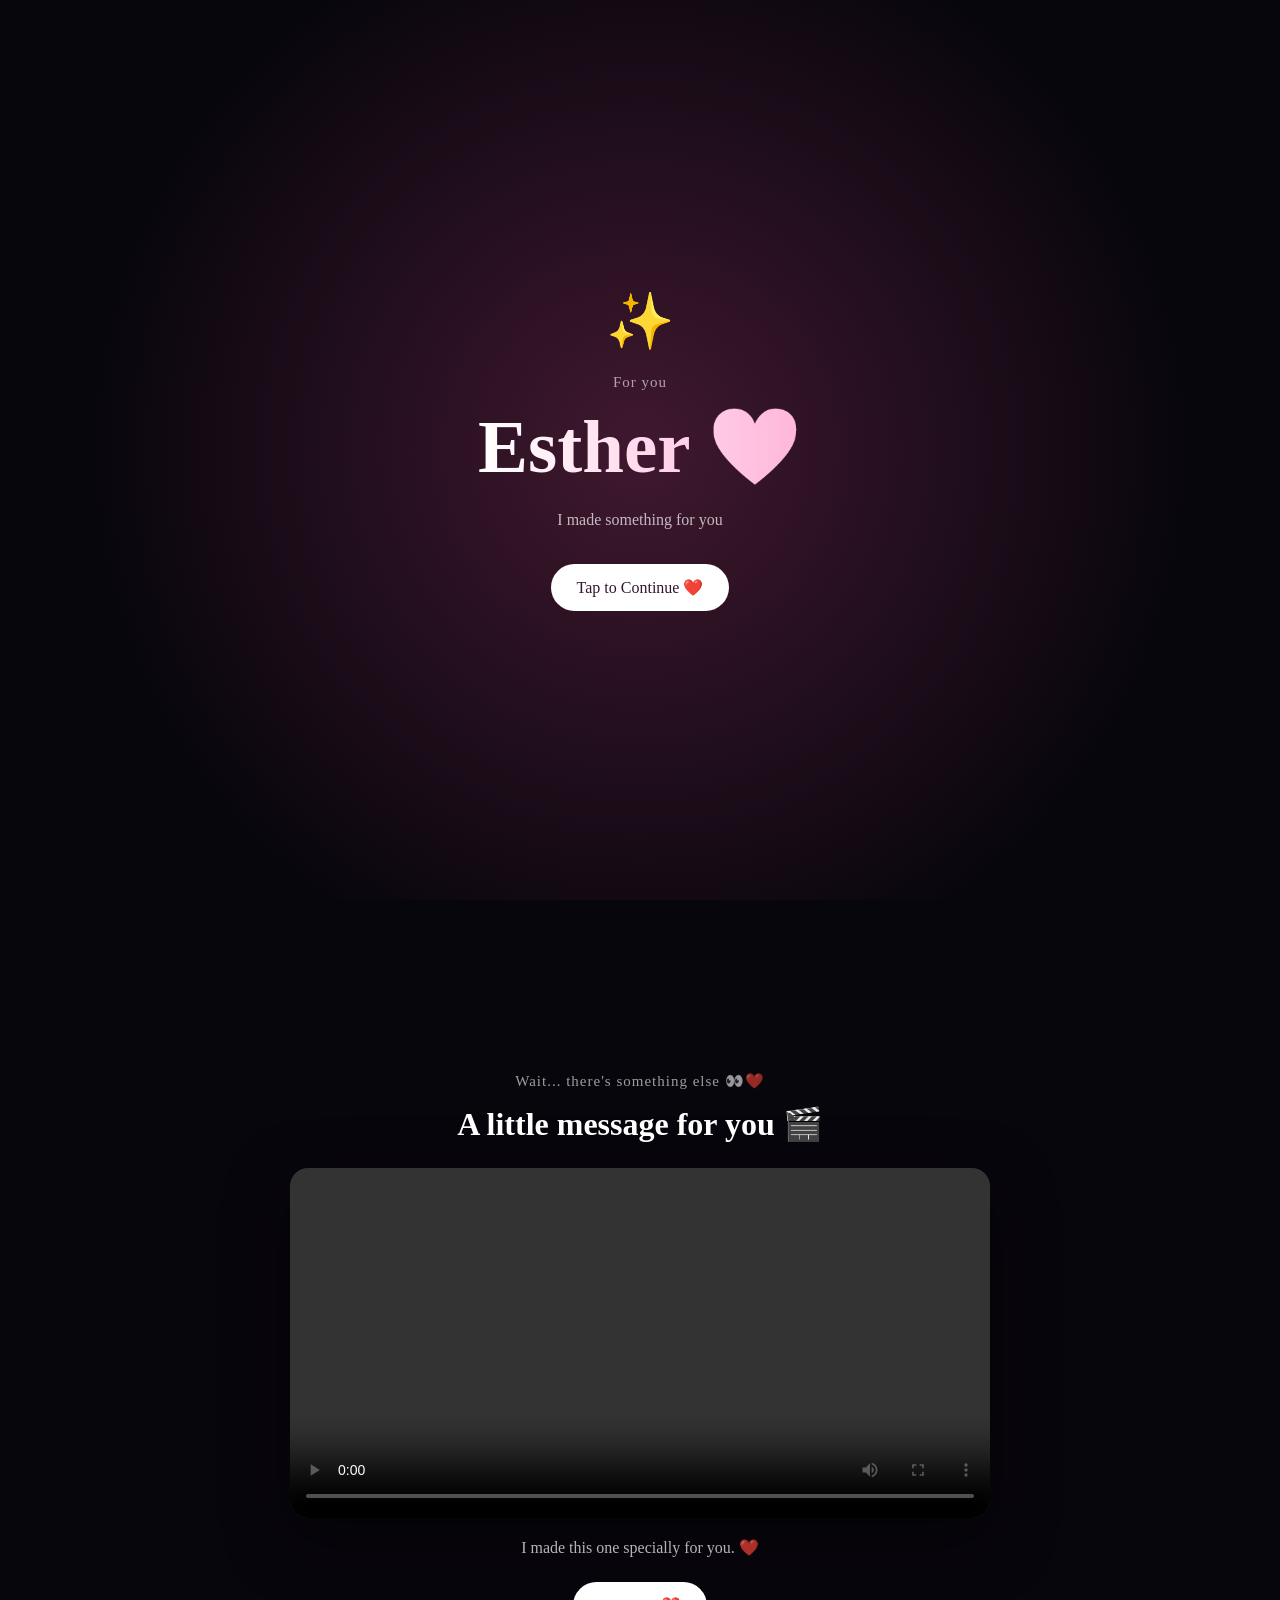
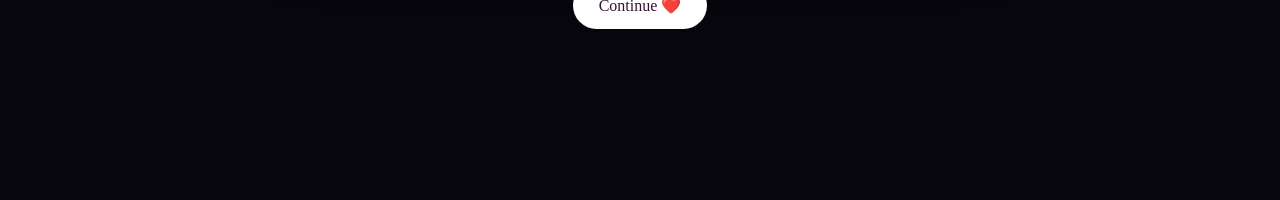
==== commit 96f72ae4: "Rename index-5.html to index.html" ====
--- a/index.html
+++ b/index.html
@@ -1,568 +1,566 @@
-<!DOCTYPE html>
-<html lang="en">
-<head>
-    <meta charset="UTF-8">
-    <meta name="viewport" content="width=device-width, initial-scale=1.0">
-
-    <title>For Esther ❤️</title>
-
-    <link rel="stylesheet" href="style.css">
-</head>
-
-<body>
-
-<!-- =====================================================
-     1. OPENING
-===================================================== -->
-
-<section class="screen opening" id="opening">
-
-    <div class="opening-content">
-
-        <div class="sparkle">✨</div>
-
-        <p class="tiny-text">
-            For you
-        </p>
-
-        <h1>
-            Esther ❤️
-        </h1>
-
-        <p>
-        I made something for you
-        </p>
-
-        <button id="startButton">
-            Tap to Continue ❤️
-        </button>
-
-    </div>
-
-</section>
-
-
-<!-- =====================================================
-     2. ENVELOPE
-===================================================== -->
-
-<section class="screen envelope-screen" id="envelopeScreen">
-
-    <div class="envelope-area">
-
-        <p class="instruction">
-            There's something inside for you... 👀
-        </p>
-
-        <div class="envelope" id="envelope">
-
-            <div class="envelope-back"></div>
-
-            <div class="letter-paper">
-                💌
-            </div>
-
-            <div class="envelope-flap"></div>
-
-            <div class="envelope-front"></div>
-
-        </div>
-
-        <button id="envelopeButton">
-            Open it 💌
-        </button>
-
-    </div>
-
-</section>
-<!-- =====================================================
-     3. LETTER
-===================================================== -->
-
-<section class="screen letter-screen" id="letterScreen">
-
-    <div class="letter-card">
-
-        <div class="letter-top">
-            ❤️
-        </div>
-
-        <h2>
-            Dear Esther ❤️
-        </h2>
-
-        <div class="letter-text">
-
-            <p>
-                Hmm… Esther, where do I even start? 😂❤️
-            </p>
-
-            <p>
-                Today is your day, and honestly, I just want you to know say you are very special to me. I know sometimes I can worry you, disturb you, or behave like I don't have sense 😂, but deep down, you know say I really care about you.
-            </p>
-
-            <p>
-                Since you came into my life, things just dey feel different. There are times we laugh over the most useless things 😂, times we disagree, and times we just talk about anything and everything. But those little moments are actually some of the moments I cherish the most.
-            </p>
-
-            <p>
-                I may not always know the perfect thing to say, and sometimes I may not show it the way I should, but I appreciate you plenty. ❤️
-            </p>
-
-            <p>
-                Esther, I pray this new chapter of your life brings you genuine happiness, peace, success, and plenty beautiful moments. May everything you are hoping and praying for work out for you.
-            </p>
-
-            <p>
-                And please, don't forget to smile today o 😂❤️<br>
-                Because today, you are officially allowed to receive all the attention. No complaints. 😂🎂
-            </p>
-
-            <p>
-                Thank you for being you.
-            </p>
-
-            <p>
-                Happy Birthday, my love. ❤️🎉
-            </p>
-
-            <p>
-                I hope this little surprise makes you smile, because you deserve to be celebrated.
-            </p> 
-
-            <p>
-                There's still something waiting for you... 👀🎁
-            </p>
-
-            <p class="signature">
-                With love,<br>
-                <strong>Kobby ❤️</strong>
-            </p>
-
-        </div>
-
-        <button id="letterButton">
-            Continue ❤️
-        </button>
-
-    </div>
-
-</section>
-
-
-<!-- =====================================================
-     4. MEMORIES INTRO
-===================================================== -->
-
-<section class="screen memory-intro" id="memoryIntro">
-
-    <div>
-
-        <div class="big-icon">
-            📸
-        </div>
-
-        <h2>
-            Now let's look at us 😂❤️
-        </h2>
-
-        <p>
-            A few little memories that mean something to me.
-        </p>
-
-        <button id="memoryStartButton">
-            Show me 👀
-        </button>
-
-    </div>
-
-</section>
-
-
-<!-- =====================================================
-     5. MEMORIES
-===================================================== -->
-
-<section class="screen photo-screen" id="photoScreen">
-
-    <div class="photo-container">
-
-        <p class="memory-number" id="memoryNumber">
-            Memory 1 of 4
-        </p>
-
-        <div class="memory-photo">
-
-            <img
-                id="memoryImage"
-                src="images/us1.jpg"
-                alt="Our memory"
-            >
-
-        </div>
-
-        <h2 id="memoryTitle">
-            Look at us oo 😂❤️
-        </h2>
-
-        <p id="memoryCaption">
-            Chale, look at this picture 😂
-            How did we even get here?
-        </p>
-
-        <button id="nextMemoryButton">
-            Next memory →
-        </button>
-    </div>
-</section>
-<!-- =====================================================
-     5. videos
-===================================================== -->
-
-<section class="screen video-screen" id="videoScreen">
-
-    <div class="video-container">
-
-        <p class="tiny-text">
-            Wait... there's something else 👀❤️
-        </p>
-
-        <h2>
-            A little message for you 🎬
-        </h2>
-
-        <div class="video-box">
-
-            <video
-                id="birthdayVideo"
-                controls
-                playsinline
-            >
-                <source src="videos/birthday.mp4" type="video/mp4">
-                Your browser cannot play this video.
-            </video>
-
-        </div>
-
-        <p class="video-caption">
-            I made this one specially for you. ❤️
-        </p>
-
-        <button id="videoContinueButton">
-            Continue ❤️
-        </button>
-
-    </div>
-
-</section>
-
-<!-- =====================================================
-     6. WHY YOU
-===================================================== -->
-
-<section class="screen love-screen" id="loveScreen">
-
-    <div class="love-container">
-
-        <p class="tiny-text">
-            Okay... serious moment small. ❤️
-        </p>
-
-        <h2>
-            Why You? ❤️
-        </h2>
-
-        <p class="love-intro">
-            Hmm... where do I even start? 😂
-        </p>
-
-
-        <div class="love-card">
-
-            <div class="love-icon">
-                ❤️
-            </div>
-
-            <h3>
-                Your heart
-            </h3>
-
-            <p>
-                You have such a beautiful heart.
-                Even when you don't realize it,
-                the way you care about people says
-                a lot about you.
-            </p>
-
-        </div>
-
-
-        <div class="love-card">
-
-            <div class="love-icon">
-                😂
-            </div>
-
-            <h3>
-                Your craziness
-            </h3>
-
-            <p>
-                And please... don't change this one oo 😂.
-                Life would be boring without your funny side, it's kinda boring dieerrr🤣.
-            </p>
-
-        </div>
-
-
-        <div class="love-card">
-
-            <div class="love-icon">
-                ✨
-            </div>
-
-            <h3>
-                Just you
-            </h3>
-
-            <p>
-                I don't need a perfect person.
-                I just love having you as you are.
-                Buh try change small...
-            </p>
-
-        </div>
-
-
-        <button id="lastThingButton">
-            One last thing... 👀
-        </button>
-
-    </div>
-
-</section>
-
-
-<!-- =====================================================
-     7. WHEEL INTRO
-===================================================== -->
-
-<section class="screen final-screen" id="finalScreen">
-
-    <div class="final-content">
-
-        <p class="tiny-text">
-            Esther...
-        </p>
-
-        <h2>
-            One last little game 😂❤️
-        </h2>
-
-        <p>
-            Before I give you your final surprise,
-            let's see what the birthday wheel has for you. 👀
-        </p>
-
-        <button id="startWheelButton">
-            Let's spin 🎡
-        </button>
-
-    </div>
-
-</section>
-
-
-<!-- =====================================================
-     8. WHEEL
-===================================================== -->
-
-<section class="screen wheel-screen" id="wheelScreen">
-
-    <div class="wheel-container">
-
-        <p class="wheel-small">
-            ESTHER'S BIRTHDAY WHEEL 🎉
-        </p>
-
-        <h2 id="wheelTitle">
-            Spin the wheel! 🎡
-        </h2>
-
-        <div class="wheel-wrapper">
-
-            <div class="pointer"></div>
-
-            <div class="wheel" id="wheel">
-
-                <div class="wheel-label label1">
-                    🍫
-                </div>
-                <div class="wheel-label label2">
-                    🎂
-                </div>
-                <div class="wheel-label label3">
-                    🍬
-                </div>
-                <div class="wheel-label label4">
-                    🧃
-                </div>
-                <div class="wheel-label label5">
-                    🍕
-                </div>
-                <div class="wheel-label label6">
-                    💐
-                </div>
-                <div class="wheel-label label7">
-                    🎁
-                </div>
-                <div class="wheel-label label8">
-                    👑
-                </div>
-                <div class="wheel-label label9">
-                    ❤️
-                </div>
-                <div class="wheel-label label10">
-                    💋
-                </div>
-
-                <div class="wheel-center">
-                    🎉
-                </div>
-            
-
-                 </div>
-
-                <button id="spinButton">
-                   SPIN 🎡
-                </button>
-
-                 <p
-            class="wheel-result"
-            id="wheelResult"
-                 ></p>
-
-                </div>
-
-</section>
-
-
-<!-- =====================================================
-     9. CONGRATULATIONS
-===================================================== -->
-
-<section
-    class="screen congratulations-screen"
-    id="congratulationsScreen"
->
-
-    <div class="congratulations-content">
-
-        <div class="celebration">
-            🎉 ❤️ 🎂 ❤️ 🎉
-        </div>
-
-        <h1>
-            CONGRATULATIONS!
-        </h1>
-
-        <h2>
-            Esther ❤️
-        </h2>
-
-        <p>
-            Ei, you won something aaaaiiii! 😂
-        </p>
-        <p class="winning-text">
-            YOU won:
-        </p>
-        <p id="winningPrice" class="winning-price">
-        </p>
-        <p>
-            Your surprise is waiting for you... 👀🎁
-        </p>
-
-        <button id="finalMessageButton">
-            There's one last thing... ❤️
-        </button>
-
-    </div>
-
-</section>
-
-
-<!-- =====================================================
-     10. FINAL MESSAGE
-===================================================== -->
-
-<section
-    class="screen final-message-screen"
-    id="finalMessageScreen"
->
-
-    <div class="final-letter">
-
-        <div class="final-heart">
-            ❤️
-        </div>
-
-        <p class="tiny-text">
-            And now...
-        </p>
-
-        <h1>
-            My final words to you
-        </h1>
-
-        <div class="final-letter-content">
-
-            <p>
-                Esther, you made it all the way here. 😂❤️
-            </p>
-
-            <p>
-                I hope this little surprise made you smile,
-                laugh, and maybe even wonder what I was up to.
-            </p>
-
-            <p>
-                You deserve to be celebrated, not just today,
-                but every single day.
-            </p>
-
-            <p>
-                Keep being the amazing person you are.
-                And no matter how much I disturb you 😂,
-                just know that you are very special to me.
-            </p>
-
-            <p>
-                Happy Birthday once again, Esther. ❤️🎂🎉
-            </p>
-
-        </div>
-
-        <h2>
-            Happy Birthday, my love. ❤️
-        </h2>
-
-        <div class="final-hearts">
-            ❤️ 💕 ❤️ 💕 ❤️
-        </div>
-
-    </div>
-
-</section>
-
-
-<script src="script.js"></script>
-
-</body>
-</html>
-<div class="final-hearts">
-    ♥️💕♥️💕
-</div>
-<button id="exitButton"
-class="exit-button">
-    Exit♥️
-</button>
+<!DOCTYPE html>
+<html lang="en">
+<head>
+    <meta charset="UTF-8">
+    <meta name="viewport" content="width=device-width, initial-scale=1.0">
+
+    <title>For Esther ❤️</title>
+
+    <link rel="stylesheet" href="style.css">
+</head>
+
+<body>
+
+<!-- =====================================================
+     1. OPENING
+===================================================== -->
+
+<section class="screen opening" id="opening">
+
+    <div class="opening-content">
+
+        <div class="sparkle">✨</div>
+
+        <p class="tiny-text">
+            For you
+        </p>
+
+        <h1>
+            Esther ❤️
+        </h1>
+
+        <p>
+        I made something for you
+        </p>
+
+        <button id="startButton">
+            Tap to Continue ❤️
+        </button>
+
+    </div>
+
+</section>
+
+
+<!-- =====================================================
+     2. ENVELOPE
+===================================================== -->
+
+<section class="screen envelope-screen" id="envelopeScreen">
+
+    <div class="envelope-area">
+
+        <p class="instruction">
+            There's something inside for you... 👀
+        </p>
+
+        <div class="envelope" id="envelope">
+
+            <div class="envelope-back"></div>
+
+            <div class="letter-paper">
+                💌
+            </div>
+
+            <div class="envelope-flap"></div>
+
+            <div class="envelope-front"></div>
+
+        </div>
+
+        <button id="envelopeButton">
+            Open it 💌
+        </button>
+
+    </div>
+
+</section>
+<!-- =====================================================
+     3. LETTER
+===================================================== -->
+
+<section class="screen letter-screen" id="letterScreen">
+
+    <div class="letter-card">
+
+        <div class="letter-top">
+            ❤️
+        </div>
+
+        <h2>
+            Dear Esther ❤️
+        </h2>
+
+        <div class="letter-text">
+
+            <p>
+                Hmm… Esther, where do I even start? 😂❤️
+            </p>
+
+            <p>
+                Today is your day, and honestly, I just want you to know say you are very special to me. I know sometimes I can worry you, disturb you, or behave like I don't have sense 😂, but deep down, you know say I really care about you.
+            </p>
+
+            <p>
+                Since you came into my life, things just dey feel different. There are times we laugh over the most useless things 😂, times we disagree, and times we just talk about anything and everything. But those little moments are actually some of the moments I cherish the most.
+            </p>
+
+            <p>
+                I may not always know the perfect thing to say, and sometimes I may not show it the way I should, but I appreciate you plenty. ❤️
+            </p>
+
+            <p>
+                Esther, I pray this new chapter of your life brings you genuine happiness, peace, success, and plenty beautiful moments. May everything you are hoping and praying for work out for you.
+            </p>
+
+            <p>
+                And please, don't forget to smile today o 😂❤️<br>
+                Because today, you are officially allowed to receive all the attention. No complaints. 😂🎂
+            </p>
+
+            <p>
+                Thank you for being you.
+            </p>
+
+            <p>
+                Happy Birthday, my love. ❤️🎉
+            </p>
+
+            <p>
+                I hope this little surprise makes you smile, because you deserve to be celebrated.
+            </p> 
+
+            <p>
+                There's still something waiting for you... 👀🎁
+            </p>
+
+            <p class="signature">
+                With love,<br>
+                <strong>Kobby ❤️</strong>
+            </p>
+
+        </div>
+
+        <button id="letterButton">
+            Continue ❤️
+        </button>
+
+    </div>
+
+</section>
+
+
+<!-- =====================================================
+     4. MEMORIES INTRO
+===================================================== -->
+
+<section class="screen memory-intro" id="memoryIntro">
+
+    <div>
+
+        <div class="big-icon">
+            📸
+        </div>
+
+        <h2>
+            Now let's look at us 😂❤️
+        </h2>
+
+        <p>
+            A few little memories that mean something to me.
+        </p>
+
+        <button id="memoryStartButton">
+            Show me 👀
+        </button>
+
+    </div>
+
+</section>
+
+
+<!-- =====================================================
+     5. MEMORIES
+===================================================== -->
+
+<section class="screen photo-screen" id="photoScreen">
+
+    <div class="photo-container">
+
+        <p class="memory-number" id="memoryNumber">
+            Memory 1 of 4
+        </p>
+
+        <div class="memory-photo">
+
+            <img
+                id="memoryImage"
+                src="images/us1.jpg"
+                alt="Our memory"
+            >
+
+        </div>
+
+        <h2 id="memoryTitle">
+            Look at us oo 😂❤️
+        </h2>
+
+        <p id="memoryCaption">
+            Chale, look at this picture 😂
+            How did we even get here?
+        </p>
+
+        <button id="nextMemoryButton">
+            Next memory →
+        </button>
+    </div>
+</section>
+<!-- =====================================================
+     5. videos
+===================================================== -->
+
+<section class="screen video-screen" id="videoScreen">
+
+    <div class="video-container">
+
+        <p class="tiny-text">
+            Wait... there's something else 👀❤️
+        </p>
+
+        <h2>
+            A little message for you 🎬
+        </h2>
+
+        <div class="video-box">
+
+            <video
+                id="birthdayVideo"
+                controls
+                playsinline
+            >
+                <source src="videos/birthday.mp4" type="video/mp4">
+                Your browser cannot play this video.
+            </video>
+
+        </div>
+
+        <p class="video-caption">
+            I made this one specially for you. ❤️
+        </p>
+
+        <button id="videoContinueButton">
+            Continue ❤️
+        </button>
+
+    </div>
+
+</section>
+
+<!-- =====================================================
+     6. WHY YOU
+===================================================== -->
+
+<section class="screen love-screen" id="loveScreen">
+
+    <div class="love-container">
+
+        <p class="tiny-text">
+            Okay... serious moment small. ❤️
+        </p>
+
+        <h2>
+            Why You? ❤️
+        </h2>
+
+        <p class="love-intro">
+            Hmm... where do I even start? 😂
+        </p>
+
+
+        <div class="love-card">
+
+            <div class="love-icon">
+                ❤️
+            </div>
+
+            <h3>
+                Your heart
+            </h3>
+
+            <p>
+                You have such a beautiful heart.
+                Even when you don't realize it,
+                the way you care about people says
+                a lot about you.
+            </p>
+
+        </div>
+
+
+        <div class="love-card">
+
+            <div class="love-icon">
+                😂
+            </div>
+
+            <h3>
+                Your craziness
+            </h3>
+
+            <p>
+                And please... don't change this one oo 😂.
+                Life would be boring without your funny side, it's kinda boring dieerrr🤣.
+            </p>
+
+        </div>
+
+
+        <div class="love-card">
+
+            <div class="love-icon">
+                ✨
+            </div>
+
+            <h3>
+                Just you
+            </h3>
+
+            <p>
+                I don't need a perfect person.
+                I just love having you as you are.
+                Buh try change small...
+            </p>
+
+        </div>
+
+
+        <button id="lastThingButton">
+            One last thing... 👀
+        </button>
+
+    </div>
+
+</section>
+
+
+<!-- =====================================================
+     7. WHEEL INTRO
+===================================================== -->
+
+<section class="screen final-screen" id="finalScreen">
+
+    <div class="final-content">
+
+        <p class="tiny-text">
+            Esther...
+        </p>
+
+        <h2>
+            One last little game 😂❤️
+        </h2>
+
+        <p>
+            Before I give you your final surprise,
+            let's see what the birthday wheel has for you. 👀
+        </p>
+
+        <button id="startWheelButton">
+            Let's spin 🎡
+        </button>
+
+    </div>
+
+</section>
+
+
+<!-- =====================================================
+     8. WHEEL
+===================================================== -->
+
+<section class="screen wheel-screen" id="wheelScreen">
+
+    <div class="wheel-container">
+
+        <p class="wheel-small">
+            ESTHER'S BIRTHDAY WHEEL 🎉
+        </p>
+
+        <h2 id="wheelTitle">
+            Spin the wheel! 🎡
+        </h2>
+
+        <div class="wheel-wrapper">
+
+            <div class="pointer"></div>
+
+            <div class="wheel" id="wheel">
+
+                <div class="wheel-label label1">
+                    🍫
+                </div>
+                <div class="wheel-label label2">
+                    🎂
+                </div>
+                <div class="wheel-label label3">
+                    🍬
+                </div>
+                <div class="wheel-label label4">
+                    🧃
+                </div>
+                <div class="wheel-label label5">
+                    🍕
+                </div>
+                <div class="wheel-label label6">
+                    💐
+                </div>
+                <div class="wheel-label label7">
+                    🎁
+                </div>
+                <div class="wheel-label label8">
+                    👑
+                </div>
+                <div class="wheel-label label9">
+                    ❤️
+                </div>
+                <div class="wheel-label label10">
+                    💋
+                </div>
+
+                <div class="wheel-center">
+                    🎉
+                </div>
+            
+
+                 </div>
+
+                <button id="spinButton">
+                   SPIN 🎡
+                </button>
+
+                 <p
+            class="wheel-result"
+            id="wheelResult"
+                 ></p>
+
+                </div>
+
+</section>
+
+
+<!-- =====================================================
+     9. CONGRATULATIONS
+===================================================== -->
+
+<section
+    class="screen congratulations-screen"
+    id="congratulationsScreen"
+>
+
+    <div class="congratulations-content">
+
+        <div class="celebration">
+            🎉 ❤️ 🎂 ❤️ 🎉
+        </div>
+
+        <h1>
+            CONGRATULATIONS!
+        </h1>
+
+        <h2>
+            Esther ❤️
+        </h2>
+
+        <p>
+            Ei, you won something aaaaiiii! 😂
+        </p>
+        <p class="winning-text">
+            You won: <br><br>
+            
+        </p>
+        <p id="winningPrice" class="winning-price">
+        </p>
+        <p>
+            Your surprise is waiting for you... 👀🎁
+        </p>
+
+        <button id="finalMessageButton">
+            There's one last thing... ❤️
+        </button>
+
+    </div>
+
+</section>
+
+
+<!-- =====================================================
+     10. FINAL MESSAGE
+===================================================== -->
+
+<section
+    class="screen final-message-screen"
+    id="finalMessageScreen"
+>
+
+    <div class="final-letter">
+
+        <div class="final-heart">
+            ❤️
+        </div>
+
+        <p class="tiny-text">
+            And now...
+        </p>
+
+        <h1>
+            My final words to you
+        </h1>
+
+        <div class="final-letter-content">
+
+            <p>
+                Esther, you made it all the way here. 😂❤️
+            </p>
+
+            <p>
+                I hope this little surprise made you smile,
+                laugh, and maybe even wonder what I was up to.
+            </p>
+
+            <p>
+                You deserve to be celebrated, not just today,
+                but every single day.
+            </p>
+
+            <p>
+                Keep being the amazing person you are.
+                And no matter how much I disturb you 😂,
+                just know that you are very special to me.
+            </p>
+
+            <p>
+                Happy Birthday once again, Esther. ❤️🎂🎉
+            </p>
+
+        </div>
+
+        <h2>
+            Happy Birthday, my love. ❤️
+        </h2>
+
+        <div class="final-hearts">
+            ❤️ 💕 ❤️ 💕 ❤️
+        </div>
+
+        <button id="exitButton" class="exit-button">
+            Exit ❤️
+        </button>
+
+    </div>
+
+</section>
+
+
+<script src="script.js"></script>
+
+</body>
+</html>
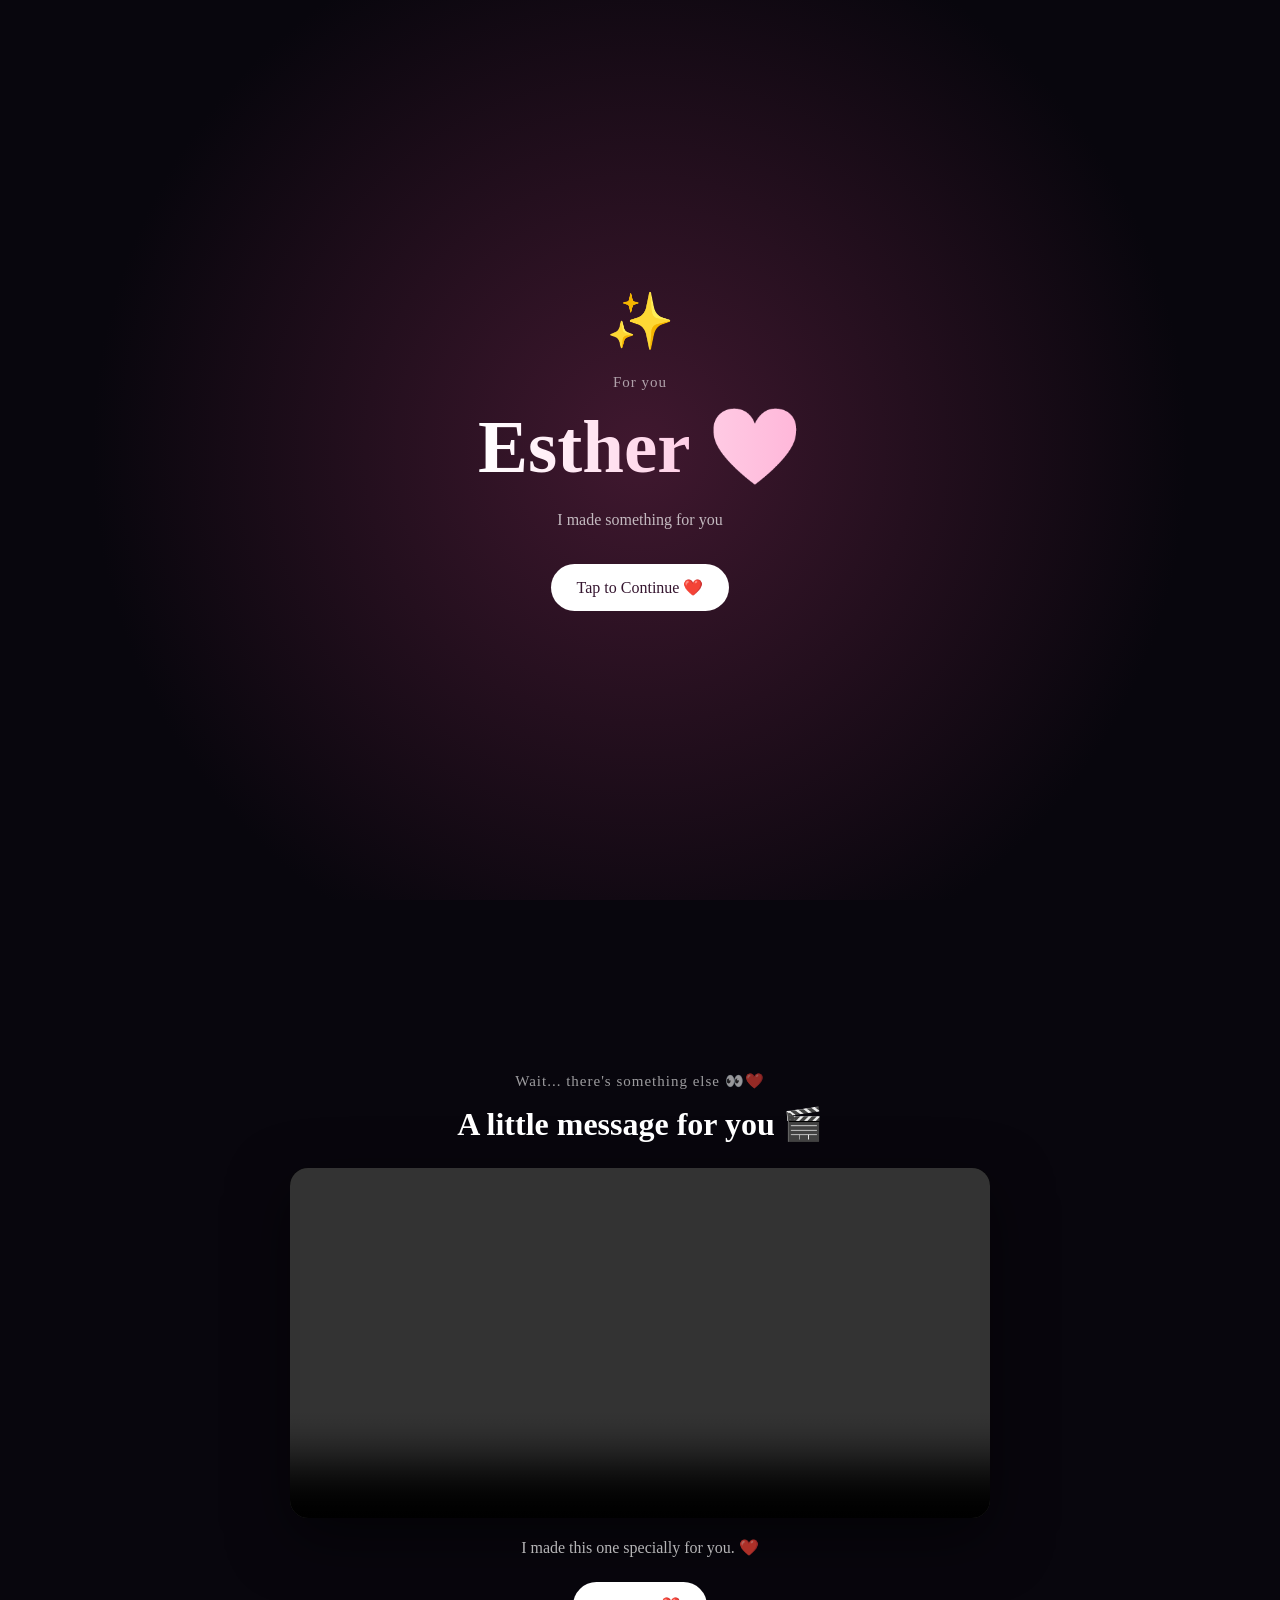
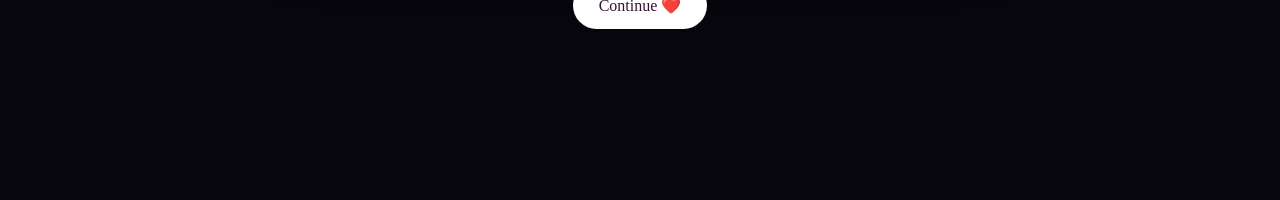
==== commit f3528eaf: "Update index.html" ====
--- a/index.html
+++ b/index.html
@@ -131,7 +131,7 @@
             </p> 
 
             <p>
-                There's still something waiting for you... 👀🎁
+                There's still something waiting for you aaaiii... 👀🎁
             </p>
 
             <p class="signature">
--- a/style.css
+++ b/style.css
@@ -1,1735 +1,1754 @@
-* {
-    box-sizing: border-box;
-    margin: 0;
-    padding: 0;
-}
-
-
-html {
-    scroll-behavior: smooth;
-}
-
-
-body {
-    font-family: Georgia, "Times New Roman", serif;
-
-    background: #08060d;
-
-    color: white;
-
-    overflow-x: hidden;
-    overflow-y: auto;
-}
-
-
-button {
-    border: none;
-
-    padding: 14px 26px;
-
-    border-radius: 30px;
-
-    background: #ffffff;
-
-    color: #35152f;
-
-    font-size: 16px;
-
-    font-family: inherit;
-
-    cursor: pointer;
-
-    transition:
-        transform 0.25s ease,
-        box-shadow 0.25s ease;
-}
-
-
-button:hover {
-    transform: translateY(-3px);
-
-    box-shadow:
-        0 10px 25px rgba(0,0,0,0.25);
-}
-
-
-button:active {
-    transform: scale(0.96);
-}
-
-
-button:disabled {
-    opacity: 0.5;
-
-    cursor: not-allowed;
-
-    transform: none;
-}
-
-
-.screen {
-    width: 100%;
-
-    min-height: 100vh;
-}
-
-
-/* =====================================================
-   OPENING
-===================================================== */
-
-.opening {
-
-    display: flex;
-
-    justify-content: center;
-    align-items: center;
-
-    text-align: center;
-
-    padding: 30px;
-
-    background:
-        radial-gradient(
-            circle at center,
-            #40182f,
-            #08060d 70%
-        );
-}
-
-
-.opening-content {
-
-    max-width: 500px;
-
-    animation: fadeUp 1.3s ease;
-}
-
-
-.sparkle {
-
-    font-size: 55px;
-
-    margin-bottom: 20px;
-
-    animation: float 2s infinite ease-in-out;
-}
-
-
-.tiny-text {
-
-    opacity: 0.6;
-
-    font-size: 15px;
-
-    letter-spacing: 1px;
-}
-
-
-.opening h1 {
-
-    font-size: clamp(48px, 12vw, 75px);
-
-    margin: 12px 0 20px;
-
-    background:
-        linear-gradient(
-            90deg,
-            #ffffff,
-            #ffb6d9
-        );
-
-    -webkit-background-clip: text;
-    background-clip: text;
-
-    color: transparent;
-}
-
-
-.opening-content > p:not(.tiny-text) {
-
-    opacity: 0.7;
-
-    margin-bottom: 35px;
-}
-
-
-/* =====================================================
-   ENVELOPE
-===================================================== */
-
-.envelope-screen {
-
-    display: none;
-
-    justify-content: center;
-    align-items: center;
-
-    text-align: center;
-
-    padding: 30px;
-
-    background:
-        radial-gradient(
-            circle at center,
-            #35152f,
-            #08060d 75%
-        );
-}
-
-
-.envelope-area {
-
-    width: 100%;
-
-    max-width: 500px;
-}
-
-
-.instruction {
-
-    margin-bottom: 35px;
-
-    opacity: 0.7;
-}
-
-
-.envelope {
-
-    position: relative;
-
-    width: 300px;
-    height: 190px;
-
-    margin: 0 auto 45px;
-
-    perspective: 1000px;
-}
-
-
-.envelope-back {
-
-    position: absolute;
-
-    inset: 0;
-
-    background: #9b3e63;
-
-    border-radius: 8px;
-
-    box-shadow:
-        0 25px 60px rgba(0,0,0,0.45);
-}
-
-
-.letter-paper {
-
-    position: absolute;
-
-    left: 25px;
-    right: 25px;
-
-    top: 15px;
-
-    height: 155px;
-
-    background: #fff7fa;
-
-    color: #6c3150;
-
-    border-radius: 5px;
-
-    display: flex;
-
-    justify-content: center;
-    align-items: center;
-
-    font-size: 45px;
-
-    z-index: 2;
-
-    transition:
-        transform 1s ease;
-}
-
-
-.envelope-flap {
-
-    position: absolute;
-
-    top: 0;
-    left: 0;
-
-    width: 0;
-    height: 0;
-
-    border-left: 150px solid transparent;
-    border-right: 150px solid transparent;
-
-    border-top: 100px solid #c65a82;
-
-    transform-origin: top;
-
-    z-index: 4;
-
-    transition:
-        transform 0.8s ease;
-}
-
-
-.envelope-front {
-
-    position: absolute;
-
-    bottom: 0;
-
-    left: 0;
-
-    width: 0;
-    height: 0;
-
-    border-left: 150px solid transparent;
-    border-right: 150px solid transparent;
-
-    border-bottom: 100px solid #a94369;
-
-    z-index: 3;
-}
-
-
-/* =====================================================
-   LETTER
-===================================================== */
-
-.letter-screen {
-
-    display: none;
-
-    justify-content: center;
-    align-items: flex-start;
-
-    padding: 45px 20px;
-
-    background:
-        radial-gradient(
-            circle at top,
-            #3b1730,
-            #08060d 70%
-        );
-}
-
-
-.letter-card {
-
-    width: 100%;
-
-    max-width: 700px;
-
-    background:
-        rgba(255, 248, 251, 0.98);
-
-    color: #482034;
-
-    border-radius: 20px;
-
-    padding: 40px 30px;
-
-    box-shadow:
-        0 25px 70px rgba(0,0,0,0.55);
-
-    animation: fadeUp 1s ease;
-}
-
-
-.letter-top {
-
-    text-align: center;
-
-    font-size: 38px;
-
-    margin-bottom: 15px;
-}
-
-
-.letter-card h2 {
-
-    text-align: center;
-
-    color: #8c3158;
-
-    font-size: 30px;
-
-    margin-bottom: 30px;
-}
-
-
-.letter-text {
-
-    font-size: 16px;
-
-    line-height: 1.85;
-}
-
-
-.letter-text p {
-
-    margin-bottom: 20px;
-}
-
-
-.signature {
-
-    margin-top: 30px;
-
-    text-align: right;
-}
-
-
-.letter-card button {
-
-    display: block;
-
-    margin: 30px auto 0;
-
-    background: #8c3158;
-
-    color: white;
-}
-
-
-/* =====================================================
-   MEMORY INTRO
-===================================================== */
-
-.memory-intro {
-
-    display: none;
-
-    justify-content: center;
-    align-items: center;
-
-    text-align: center;
-
-    padding: 30px;
-
-    background:
-        radial-gradient(
-            circle at center,
-            #35152f,
-            #08060d 75%
-        );
-}
-
-
-.memory-intro > div {
-
-    max-width: 550px;
-}
-
-
-.big-icon {
-
-    font-size: 70px;
-
-    margin-bottom: 25px;
-}
-
-
-.memory-intro h2 {
-
-    font-size: 35px;
-
-    margin-bottom: 18px;
-}
-
-
-.memory-intro p {
-
-    opacity: 0.7;
-
-    line-height: 1.7;
-
-    margin-bottom: 30px;
-}
-
-
-/* =====================================================
-   MEMORIES
-===================================================== */
-
-.photo-screen {
-
-    display: none;
-
-    justify-content: center;
-    align-items: center;
-
-    text-align: center;
-
-    padding: 40px 20px;
-
-    background:
-        radial-gradient(
-            circle at top,
-            #35152f,
-            #08060d 75%
-        );
-}
-
-
-.photo-container {
-
-    width: 100%;
-
-    max-width: 600px;
-}
-
-
-.memory-number {
-
-    opacity: 0.55;
-
-    margin-bottom: 20px;
-}
-
-
-.memory-photo {
-    width: 100%;
-    max-width: 500px;
-
-    margin: 0 auto 25px;
-
-    border-radius: 18px;
-
-    overflow: hidden;
-    box-shadow:
-        0 20px 60px rgba(0,0,0,0.5);
-}
-
-
-.memory-photo img {
-
-    width: 100%;
-
-    display: block;
-
-    aspect-ratio: 4 / 3;
-
-    object-fit: contain;
-
-    transition:
-        opacity 0.5s ease;
-}
-
-
-.photo-container h2 {
-
-    font-size: 28px;
-
-    margin-bottom: 12px;
-}
-
-
-.photo-container > p:not(.memory-number) {
-
-    opacity: 0.7;
-
-    line-height: 1.7;
-
-    margin-bottom: 25px;
-}
-
-
-/* =====================================================
-   WHY YOU
-===================================================== */
-
-.love-screen {
-
-    display: none;
-
-    justify-content: center;
-    align-items: center;
-
-    padding: 50px 20px;
-
-    background:
-        radial-gradient(
-            circle at top,
-            #3a172f,
-            #08060d 75%
-        );
-}
-
-
-.love-container {
-
-    width: 100%;
-
-    max-width: 600px;
-
-    text-align: center;
-}
-
-
-.love-container h2 {
-
-    font-size: 43px;
-
-    margin: 12px 0 15px;
-
-    background:
-        linear-gradient(
-            90deg,
-            #ffffff,
-            #ffb6d9
-        );
-
-    -webkit-background-clip: text;
-    background-clip: text;
-
-    color: transparent;
-}
-
-
-.love-intro {
-
-    opacity: 0.7;
-
-    margin-bottom: 30px;
-}
-
-
-.love-card {
-
-    text-align: left;
-
-    padding: 25px;
-
-    margin-bottom: 18px;
-
-    border-radius: 18px;
-
-    background:
-        rgba(255,255,255,0.07);
-
-    border:
-        1px solid rgba(255,255,255,0.12);
-
-    backdrop-filter: blur(10px);
-}
-
-
-.love-icon {
-
-    font-size: 30px;
-
-    margin-bottom: 10px;
-}
-
-
-.love-card h3 {
-
-    font-size: 21px;
-
-    margin-bottom: 10px;
-}
-
-
-.love-card p {
-
-    line-height: 1.7;
-
-    opacity: 0.7;
-}
-
-
-#lastThingButton {
-
-    margin-top: 15px;
-}
-
-
-/* =====================================================
-   FINAL INTRO
-===================================================== */
-
-.final-screen {
-
-    display: none;
-
-    justify-content: center;
-    align-items: center;
-
-    text-align: center;
-
-    padding: 30px;
-
-    background:
-        radial-gradient(
-            circle at center,
-            #26132f,
-            #050308 75%
-        );
-}
-
-
-.final-content {
-
-    max-width: 550px;
-
-    animation: fadeUp 1s ease;
-}
-
-
-.final-content h2 {
-
-    font-size: 40px;
-
-    margin: 20px 0 25px;
-
-    line-height: 1.2;
-}
-
-
-.final-content p:not(.tiny-text) {
-
-    opacity: 0.7;
-
-    line-height: 1.7;
-
-    margin-bottom: 35px;
-}
-
-/* =====================================================
-   PERFECT WHEEL LABEL ALIGNMENT
-===================================================== */
-
-/* =====================================================
-   WHEEL
-===================================================== */
-
-.wheel-screen {
-    display: none;
-
-    justify-content: center;
-    align-items: center;
-
-    min-height: 100vh;
-
-    text-align: center;
-
-    padding: 35px 20px;
-
-    background:
-        radial-gradient(
-            circle at center,
-            #35152f,
-            #08060d 75%
-        );
-}
-
-
-/* Main wheel content */
-
-.wheel-container {
-    width: 100%;
-    max-width: 600px;
-
-    display: flex;
-    flex-direction: column;
-
-    align-items: center;
-}
-
-
-/* Title */
-
-.wheel-small {
-    font-size: 13px;
-
-    letter-spacing: 2px;
-
-    opacity: 0.6;
-
-    margin-bottom: 12px;
-}
-
-
-.wheel-container h2 {
-    font-size: 30px;
-
-    margin-bottom: 30px;
-}
-
-
-/* =====================================================
-   WHEEL WRAPPER
-===================================================== */
-
-.wheel-wrapper {
-    position: relative;
-
-    width: 360px;
-    height: 360px;
-
-    display: flex;
-
-    justify-content: center;
-    align-items: center;
-
-    margin: 0 auto 35px;
-}
-
-
-/* =====================================================
-   ACTUAL WHEEL
-===================================================== */
-
-.wheel {
-    position: relative;
-
-    width: 360px;
-    height: 360px;
-
-    border-radius: 50%;
-
-    border: 8px solid white;
-
-    background:
-        conic-gradient(
-            #ff5c8a 0deg 36deg,
-            #ffca5c 36deg 72deg,
-            #67d8a5 72deg 108deg,
-            #5cbcff 108deg 144deg,
-            #a879ff 144deg 180deg,
-            #ff7b54 180deg 216deg,
-            #ff5c8a 216deg 252deg,
-            #ffca5c 252deg 288deg,
-            #67d8a5 288deg 324deg,
-            #5cbcff 324deg 360deg
-        );
-
-    box-shadow:
-        0 0 40px rgba(255, 100, 180, 0.35);
-
-    transition:
-        transform 5s cubic-bezier(
-            0.17,
-            0.67,
-            0.12,
-            0.99
-        );
-}
-
-
-/* =====================================================
-   WHEEL
-===================================================== */
-
-.wheel-screen {
-    display: none;
-
-    width: 100%;
-    min-height: 100vh;
-
-    box-sizing: border-box;
-
-    justify-content: center;
-    align-items: flex-start;
-
-    text-align: center;
-
-    padding: 35px 15px 50px;
-
-    overflow-x: hidden;
-
-    background:
-        radial-gradient(
-            circle at center,
-            #35152f,
-            #08060d 75%
-        );
-}
-
-
-.wheel-container {
-    width: 100%;
-    max-width: 600px;
-
-    display: flex;
-    flex-direction: column;
-
-    align-items: center;
-
-    box-sizing: border-box;
-}
-
-
-.wheel-small {
-    font-size: 13px;
-
-    letter-spacing: 2px;
-
-    opacity: 0.6;
-
-    margin-bottom: 12px;
-}
-
-
-.wheel-container h2 {
-    font-size: 30px;
-
-    margin-bottom: 30px;
-}
-
-
-/* =====================================================
-   PERFECT CIRCLE
-===================================================== */
-
-.wheel-wrapper {
-    position: relative;
-
-    width: min(88vw, 360px);
-    height: min(88vw, 360px);
-
-    aspect-ratio: 1 / 1;
-
-    margin: 0 auto 35px;
-
-    display: flex;
-
-    justify-content: center;
-    align-items: center;
-
-    flex-shrink: 0;
-}
-
-
-/* =====================================================
-   ACTUAL WHEEL
-===================================================== */
-
-.wheel {
-    position: relative;
-
-    width: 100%;
-    height: 100%;
-
-    aspect-ratio: 1 / 1;
-
-    box-sizing: border-box;
-
-    border-radius: 50%;
-
-    border: 8px solid white;
-
-    background:
-        conic-gradient(
-            #ff5c8a 0deg 36deg,
-            #ffca5c 36deg 72deg,
-            #67d8a5 72deg 108deg,
-            #5cbcff 108deg 144deg,
-            #a879ff 144deg 180deg,
-            #ff7b54 180deg 216deg,
-            #ff5c8a 216deg 252deg,
-            #ffca5c 252deg 288deg,
-            #67d8a5 288deg 324deg,
-            #5cbcff 324deg 360deg
-        );
-
-    box-shadow:
-        0 0 40px rgba(255,100,180,0.35);
-
-    transition:
-        transform 5s cubic-bezier(
-            0.17,
-            0.67,
-            0.12,
-            0.99
-        );
-
-    flex-shrink: 0;
-}
-
-
-/* =====================================================
-   POINTER
-===================================================== */
-
-.pointer {
-    position: absolute;
-
-    top: -20px;
-    left: 50%;
-
-    transform: translateX(-50%);
-
-    z-index: 20;
-
-    width: 0;
-    height: 0;
-
-    border-left: 20px solid transparent;
-    border-right: 20px solid transparent;
-
-    border-top: 0;
-    border-bottom: 32px solid white;
-
-    filter:
-        drop-shadow(
-            0 3px 5px rgba(0,0,0,0.5)
-        );
-}
-
-
-/* =====================================================
-   WHEEL ITEMS
-===================================================== */
-
-.wheel-label {
-    position: absolute;
-
-    top: 50%;
-    left: 50%;
-
-    width: 40px;
-    height: 40px;
-
-    display: flex;
-
-    align-items: center;
-    justify-content: center;
-
-    font-size: 25px;
-
-    z-index: 3;
-
-    pointer-events: none;
-
-    transform-origin: center center;
-}
-
-
-/* 10 items = 36 degrees apart */
-
-.label1 {
-    transform:
-        translate(-50%, -50%)
-        rotate(18deg)
-        translateY(-120px)
-        rotate(0deg);
-}
-
-.label2 {
-    transform:
-        translate(-50%, -50%)
-        rotate(54deg)
-        translateY(-120px)
-        rotate(-36deg);
-}
-
-.label3 {
-    transform:
-        translate(-50%, -50%)
-        rotate(90deg)
-        translateY(-120px)
-        rotate(-72deg);
-}
-
-.label4 {
-    transform:
-        translate(-50%, -50%)
-        rotate(126deg)
-        translateY(-120px)
-        rotate(-108deg);
-}
-
-.label5 {
-    transform:
-        translate(-50%, -50%)
-        rotate(162deg)
-        translateY(-120px)
-        rotate(-144deg);
-}
-
-.label6 {
-    transform:
-        translate(-50%, -50%)
-        rotate(198deg)
-        translateY(-120px)
-        rotate(-180deg);
-}
-
-.label7 {
-    transform:
-        translate(-50%, -50%)
-        rotate(234deg)
-        translateY(-120px)
-        rotate(-216deg);
-}
-
-.label8 {
-    transform:
-        translate(-50%, -50%)
-        rotate(270deg)
-        translateY(-120px)
-        rotate(-252deg);
-}
-
-.label9 {
-    transform:
-        translate(-50%, -50%)
-        rotate(306deg)
-        translateY(-120px)
-        rotate(-288deg);
-}
-
-.label10 {
-    transform:
-        translate(-50%, -50%)
-        rotate(342deg)
-        translateY(-120px)
-        rotate(-324deg);
-}
-
-
-/* =====================================================
-   CENTER
-===================================================== */
-
-.wheel-center {
-    position: absolute;
-
-    top: 50%;
-    left: 50%;
-
-    transform: translate(-50%, -50%);
-
-    width: 65px;
-    height: 65px;
-
-    border-radius: 50%;
-
-    background: white;
-
-    display: flex;
-
-    justify-content: center;
-    align-items: center;
-
-    font-size: 27px;
-
-    z-index: 10;
-
-    box-shadow:
-        0 5px 20px rgba(0,0,0,0.3);
-}
-
-
-/* =====================================================
-   SPIN BUTTON
-===================================================== */
-
-#wheelScreen #spinButton {
-    min-width: 150px;
-
-    font-size: 17px;
-
-    font-weight: bold;
-
-    padding: 15px 30px;
-}
-
-
-/* =====================================================
-   RESULT
-===================================================== */
-
-.wheel-result {
-    min-height: 30px;
-
-    margin-top: 20px;
-
-    font-size: 20px;
-
-    font-weight: bold;
-
-    color: #ffafd5;
-}
-
-
-/* =====================================================
-   PHONE
-===================================================== */
-
-@media (max-width: 600px) {
-
-    .wheel-screen {
-        padding:
-            30px 10px 50px;
-
-        overflow-x: hidden;
-    }
-
-    .wheel-container {
-        width: 100%;
-    }
-
-    .wheel-container h2 {
-        font-size: 25px;
-
-        margin-bottom: 25px;
-    }
-
-    .wheel-wrapper {
-        width: 88vw;
-        height: 88vw;
-
-        max-width: 360px;
-        max-height: 360px;
-    }
-
-    .wheel-label {
-        font-size: 21px;
-    }
-
-    .wheel-center {
-        width: 60px;
-        height: 60px;
-
-        font-size: 24px;
-    }
-
-    .pointer {
-        top: -18px;
-
-        border-left-width: 17px;
-        border-right-width: 17px;
-
-        border-bottom-width: 28px;
-    }
-}
-
-
-@media (max-width: 380px) {
-
-    .wheel-wrapper {
-        width: 84vw;
-        height: 84vw;
-    }
-
-    .wheel-label {
-        font-size: 19px;
-    }
-
-    .wheel-center {
-        width: 55px;
-        height: 55px;
-
-        font-size: 22px;
-    }
-}
-/* =====================================================
-   CONGRATULATIONS
-===================================================== */
-
-.congratulations-screen {
-
-    display: none;
-
-    justify-content: center;
-    align-items: center;
-
-    text-align: center;
-
-    padding: 30px;
-
-    background:
-        radial-gradient(
-            circle at center,
-            #4a163b,
-            #08060d 70%
-        );
-}
-
-
-.congratulations-content {
-
-    max-width: 550px;
-
-    animation:
-        birthdayAppear 1.2s ease;
-}
-
-
-.celebration {
-
-    font-size: 40px;
-
-    margin-bottom: 20px;
-
-    animation:
-        pulse 1.5s infinite;
-}
-
-
-.congratulations-content h1 {
-
-    font-size: clamp(35px, 8vw, 50px);
-
-    margin-bottom: 10px;
-}
-
-
-.congratulations-content h2 {
-
-    font-size: 35px;
-
-    color: #ffafd5;
-
-    margin-bottom: 25px;
-}
-
-
-.congratulations-content p {
-
-    font-size: 18px;
-
-    line-height: 1.7;
-
-    opacity: 0.8;
-
-    margin-bottom: 8px;
-}
-
-
-.congratulations-content button {
-
-    margin-top: 25px;
-}
-
-
-/* =====================================================
-   FINAL MESSAGE
-===================================================== */
-
-.final-message-screen {
-
-    display: none;
-
-    justify-content: center;
-    align-items: flex-start;
-
-    padding: 50px 20px;
-
-    background:
-        radial-gradient(
-            circle at top,
-            #35152f,
-            #08060d 75%
-        );
-}
-
-
-.final-letter {
-
-    width: 100%;
-
-    max-width: 650px;
-
-    padding: 45px 30px;
-
-    background:
-        rgba(255,248,251,0.98);
-
-    color: #4a2137;
-
-    border-radius: 20px;
-
-    text-align: center;
-
-    box-shadow:
-        0 25px 70px rgba(0,0,0,0.55);
-
-    animation:
-        birthdayAppear 1.2s ease;
-}
-
-
-.final-heart {
-
-    font-size: 48px;
-
-    margin-bottom: 15px;
-}
-
-
-.final-letter h1 {
-
-    color: #7c3155;
-
-    font-size: 32px;
-
-    margin: 15px 0 30px;
-}
-
-
-.final-letter-content {
-
-    text-align: left;
-
-    font-size: 17px;
-
-    line-height: 1.8;
-}
-
-
-.final-letter-content p {
-
-    margin-bottom: 20px;
-}
-
-
-.final-letter h2 {
-
-    color: #7c3155;
-
-    font-size: 25px;
-
-    margin-top: 30px;
-}
-
-
-.final-hearts {
-
-    margin-top: 25px;
-
-    font-size: 25px;
-}
-
-
-/* =====================================================
-   ANIMATIONS
-===================================================== */
-
-@keyframes fadeUp {
-
-    from {
-        opacity: 0;
-
-        transform:
-            translateY(25px);
-    }
-
-    to {
-        opacity: 1;
-
-        transform:
-            translateY(0);
-    }
-}
-
-
-@keyframes fadeIn {
-
-    from {
-        opacity: 0;
-    }
-
-    to {
-        opacity: 1;
-    }
-}
-
-
-@keyframes float {
-
-    0%, 100% {
-        transform:
-            translateY(0);
-    }
-
-    50% {
-        transform:
-            translateY(-12px);
-    }
-}
-
-
-@keyframes pulse {
-
-    0%, 100% {
-        transform:
-            scale(1);
-    }
-
-    50% {
-        transform:
-            scale(1.08);
-    }
-}
-
-
-@keyframes birthdayAppear {
-
-    from {
-        opacity: 0;
-
-        transform:
-            scale(0.75);
-    }
-
-    to {
-        opacity: 1;
-
-        transform:
-            scale(1);
-    }
-}
-
-
-/* =====================================================
-   MOBILE
-===================================================== */
-
-@media (max-width: 500px) {
-
-    .letter-card {
-
-        padding: 30px 22px;
-    }
-
-
-    .letter-text {
-
-        font-size: 15px;
-
-        line-height: 1.8;
-    }
-
-
-    .love-container h2 {
-
-        font-size: 36px;
-    }
-
-
-    .love-card {
-
-        padding: 21px;
-    }
-
-
-    .final-content h2 {
-
-        font-size: 32px;
-    }
-
-
-    .wheel-container h2 {
-
-        font-size: 25px;
-    }
-
-
-    .wheel-label {
-
-        font-size: 20px;
-    }
-
-
-    .final-letter {
-
-        padding: 35px 22px;
-    }
-
-}
-.video-screen {
-    display: flex;
-
-    min-height: 100vh;
-    width: 100%;
-
-    justify-content: center;
-    align-items: center;
-
-    padding: 40px 20px;
-
-    text-align: center;
-
-    background: #08060d;
-}
-
-.video-container {
-    width: 100%;
-    max-width: 700px;
-}
-
-.video-container h2 {
-    font-size: 32px;
-    margin: 15px 0 25px;
-}
-
-.video-box {
-    width: 100%;
-
-    background: #000;
-
-    border-radius: 18px;
-
-    overflow: hidden;
-
-    box-shadow:
-        0 20px 60px rgba(0,0,0,0.5);
-}
-
-.video-box video {
-    display: block;
-
-    width: 100%;
-
-    height: auto;
-
-    max-height: 70vh;
-
-    background: #000;
-}
-
-.video-caption {
-    opacity: 0.7;
-
-    margin: 20px 0 25px;
-}
-/* =====================================================
-   FINAL WHEEL POSITION FIX
-===================================================== */
-
-#wheelScreen .wheel-wrapper {
-    position: relative !important;
-
-    width: min(88vw, 360px) !important;
-    height: min(88vw, 360px) !important;
-
-    display: block !important;
-
-    margin: 0 auto 35px !important;
-
-    flex-shrink: 0 !important;
-}
-
-#wheelScreen .wheel {
-    position: relative !important;
-
-    width: 100% !important;
-    height: 100% !important;
-
-    aspect-ratio: 1 / 1 !important;
-
-    border-radius: 50% !important;
-
-    box-sizing: border-box !important;
-}
-
-
-/* POINTER */
-
-#wheelScreen .pointer {
-    position: absolute !important;
-
-    top: -32px !important;
-    left: 50% !important;
-
-    transform: translateX(-50%) !important;
-
-    width: 0 !important;
-    height: 0 !important;
-
-    font-size: 0 !important;
-
-    border-left: 20px solid transparent !important;
-    border-right: 20px solid transparent !important;
-
-    /* POINT DOWN */
-    border-top: 32px solid white !important;
-    border-bottom: 0 !important;
-
-    z-index: 100 !important;
-
-    filter:
-        drop-shadow(0 3px 5px rgba(0,0,0,0.5));
-}
-
-
-/* =====================================================
-   SPIN BUTTON BELOW THE WHEEL
-===================================================== */
-
-#wheelScreen .wheel-container {
-    width: 100% !important;
-
-    max-width: 600px !important;
-
-    display: flex !important;
-
-    flex-direction: column !important;
-
-    align-items: center !important;
-
-    text-align: center !important;
-}
-
-
-#wheelScreen #spinButton {
-    position: static !important;
-
-    display: block !important;
-
-    width: 160px !important;
-
-    margin: 0 auto !important;
-
-    align-self: center !important;
-
-    flex-shrink: 0 !important;
-}
-
-
-/* RESULT BELOW BUTTON */
-
-#wheelScreen #wheelResult {
-    position: static !important;
-
-    display: block !important;
-
-    width: 100% !important;
-
-    margin: 20px auto 0 !important;
-
-    text-align: center !important;
-}
-
-
-/* PHONE */
-
-@media (max-width: 600px) {
-
-    #wheelScreen .wheel-wrapper {
-        width: 88vw !important;
-        height: 88vw !important;
-
-        max-width: 360px !important;
-        max-height: 360px !important;
-    }
-
-    #wheelScreen .pointer {
-        top: -28px !important;
-
-        border-left-width: 17px !important;
-        border-right-width: 17px !important;
-
-        border-top-width: 28px !important;
-    }
-
-}+* {
+    box-sizing: border-box;
+    margin: 0;
+    padding: 0;
+}
+
+
+html {
+    scroll-behavior: smooth;
+}
+
+
+body {
+    font-family: Georgia, "Times New Roman", serif;
+
+    background: #08060d;
+
+    color: white;
+
+    overflow-x: hidden;
+    overflow-y: auto;
+}
+
+
+button {
+    border: none;
+
+    padding: 14px 26px;
+
+    border-radius: 30px;
+
+    background: #ffffff;
+
+    color: #35152f;
+
+    font-size: 16px;
+
+    font-family: inherit;
+
+    cursor: pointer;
+
+    transition:
+        transform 0.25s ease,
+        box-shadow 0.25s ease;
+}
+
+
+button:hover {
+    transform: translateY(-3px);
+
+    box-shadow:
+        0 10px 25px rgba(0,0,0,0.25);
+}
+
+
+button:active {
+    transform: scale(0.96);
+}
+
+
+button:disabled {
+    opacity: 0.5;
+
+    cursor: not-allowed;
+
+    transform: none;
+}
+
+
+.screen {
+    width: 100%;
+
+    min-height: 100vh;
+}
+
+
+/* =====================================================
+   OPENING
+===================================================== */
+
+.opening {
+
+    display: flex;
+
+    justify-content: center;
+    align-items: center;
+
+    text-align: center;
+
+    padding: 30px;
+
+    background:
+        radial-gradient(
+            circle at center,
+            #40182f,
+            #08060d 70%
+        );
+}
+
+
+.opening-content {
+
+    max-width: 500px;
+
+    animation: fadeUp 1.3s ease;
+}
+
+
+.sparkle {
+
+    font-size: 55px;
+
+    margin-bottom: 20px;
+
+    animation: float 2s infinite ease-in-out;
+}
+
+
+.tiny-text {
+
+    opacity: 0.6;
+
+    font-size: 15px;
+
+    letter-spacing: 1px;
+}
+
+
+.opening h1 {
+
+    font-size: clamp(48px, 12vw, 75px);
+
+    margin: 12px 0 20px;
+
+    background:
+        linear-gradient(
+            90deg,
+            #ffffff,
+            #ffb6d9
+        );
+
+    -webkit-background-clip: text;
+    background-clip: text;
+
+    color: transparent;
+}
+
+
+.opening-content > p:not(.tiny-text) {
+
+    opacity: 0.7;
+
+    margin-bottom: 35px;
+}
+
+
+/* =====================================================
+   ENVELOPE
+===================================================== */
+
+.envelope-screen {
+
+    display: none;
+
+    justify-content: center;
+    align-items: center;
+
+    text-align: center;
+
+    padding: 30px;
+
+    background:
+        radial-gradient(
+            circle at center,
+            #35152f,
+            #08060d 75%
+        );
+}
+
+
+.envelope-area {
+
+    width: 100%;
+
+    max-width: 500px;
+}
+
+
+.instruction {
+
+    margin-bottom: 35px;
+
+    opacity: 0.7;
+}
+
+
+.envelope {
+
+    position: relative;
+
+    width: 300px;
+    height: 190px;
+
+    margin: 0 auto 45px;
+
+    perspective: 1000px;
+}
+
+
+.envelope-back {
+
+    position: absolute;
+
+    inset: 0;
+
+    background: #9b3e63;
+
+    border-radius: 8px;
+
+    box-shadow:
+        0 25px 60px rgba(0,0,0,0.45);
+}
+
+
+.letter-paper {
+
+    position: absolute;
+
+    left: 25px;
+    right: 25px;
+
+    top: 15px;
+
+    height: 155px;
+
+    background: #fff7fa;
+
+    color: #6c3150;
+
+    border-radius: 5px;
+
+    display: flex;
+
+    justify-content: center;
+    align-items: center;
+
+    font-size: 45px;
+
+    z-index: 2;
+
+    transition:
+        transform 1s ease;
+}
+
+
+.envelope-flap {
+
+    position: absolute;
+
+    top: 0;
+    left: 0;
+
+    width: 0;
+    height: 0;
+
+    border-left: 150px solid transparent;
+    border-right: 150px solid transparent;
+
+    border-top: 100px solid #c65a82;
+
+    transform-origin: top;
+
+    z-index: 4;
+
+    transition:
+        transform 0.8s ease;
+}
+
+
+.envelope-front {
+
+    position: absolute;
+
+    bottom: 0;
+
+    left: 0;
+
+    width: 0;
+    height: 0;
+
+    border-left: 150px solid transparent;
+    border-right: 150px solid transparent;
+
+    border-bottom: 100px solid #a94369;
+
+    z-index: 3;
+}
+
+
+/* =====================================================
+   LETTER
+===================================================== */
+
+.letter-screen {
+
+    display: none;
+
+    justify-content: center;
+    align-items: flex-start;
+
+    padding: 45px 20px;
+
+    background:
+        radial-gradient(
+            circle at top,
+            #3b1730,
+            #08060d 70%
+        );
+}
+
+
+.letter-card {
+
+    width: 100%;
+
+    max-width: 700px;
+
+    background:
+        rgba(255, 248, 251, 0.98);
+
+    color: #482034;
+
+    border-radius: 20px;
+
+    padding: 40px 30px;
+
+    box-shadow:
+        0 25px 70px rgba(0,0,0,0.55);
+
+    animation: fadeUp 1s ease;
+}
+
+
+.letter-top {
+
+    text-align: center;
+
+    font-size: 38px;
+
+    margin-bottom: 15px;
+}
+
+
+.letter-card h2 {
+
+    text-align: center;
+
+    color: #8c3158;
+
+    font-size: 30px;
+
+    margin-bottom: 30px;
+}
+
+
+.letter-text {
+
+    font-size: 16px;
+
+    line-height: 1.85;
+}
+
+
+.letter-text p {
+
+    margin-bottom: 20px;
+}
+
+
+.signature {
+
+    margin-top: 30px;
+
+    text-align: right;
+}
+
+
+.letter-card button {
+
+    display: block;
+
+    margin: 30px auto 0;
+
+    background: #8c3158;
+
+    color: white;
+}
+
+
+/* =====================================================
+   MEMORY INTRO
+===================================================== */
+
+.memory-intro {
+
+    display: none;
+
+    justify-content: center;
+    align-items: center;
+
+    text-align: center;
+
+    padding: 30px;
+
+    background:
+        radial-gradient(
+            circle at center,
+            #35152f,
+            #08060d 75%
+        );
+}
+
+
+.memory-intro > div {
+
+    max-width: 550px;
+}
+
+
+.big-icon {
+
+    font-size: 70px;
+
+    margin-bottom: 25px;
+}
+
+
+.memory-intro h2 {
+
+    font-size: 35px;
+
+    margin-bottom: 18px;
+}
+
+
+.memory-intro p {
+
+    opacity: 0.7;
+
+    line-height: 1.7;
+
+    margin-bottom: 30px;
+}
+
+
+/* =====================================================
+   MEMORIES
+===================================================== */
+
+.photo-screen {
+
+    display: none;
+
+    justify-content: center;
+    align-items: center;
+
+    text-align: center;
+
+    padding: 40px 20px;
+
+    background:
+        radial-gradient(
+            circle at top,
+            #35152f,
+            #08060d 75%
+        );
+}
+
+
+.photo-container {
+
+    width: 100%;
+
+    max-width: 600px;
+}
+
+
+.memory-number {
+
+    opacity: 0.55;
+
+    margin-bottom: 20px;
+}
+
+
+.memory-photo {
+    width: 100%;
+    max-width: 500px;
+
+    margin: 0 auto 25px;
+
+    border-radius: 18px;
+
+    overflow: hidden;
+    box-shadow:
+        0 20px 60px rgba(0,0,0,0.5);
+}
+
+
+.memory-photo img {
+
+    width: 100%;
+
+    display: block;
+
+    aspect-ratio: 4 / 3;
+
+    object-fit: contain;
+
+    transition:
+        opacity 0.5s ease;
+}
+
+
+.photo-container h2 {
+
+    font-size: 28px;
+
+    margin-bottom: 12px;
+}
+
+
+.photo-container > p:not(.memory-number) {
+
+    opacity: 0.7;
+
+    line-height: 1.7;
+
+    margin-bottom: 25px;
+}
+
+
+/* =====================================================
+   WHY YOU
+===================================================== */
+
+.love-screen {
+
+    display: none;
+
+    justify-content: center;
+    align-items: center;
+
+    padding: 50px 20px;
+
+    background:
+        radial-gradient(
+            circle at top,
+            #3a172f,
+            #08060d 75%
+        );
+}
+
+
+.love-container {
+
+    width: 100%;
+
+    max-width: 600px;
+
+    text-align: center;
+}
+
+
+.love-container h2 {
+
+    font-size: 43px;
+
+    margin: 12px 0 15px;
+
+    background:
+        linear-gradient(
+            90deg,
+            #ffffff,
+            #ffb6d9
+        );
+
+    -webkit-background-clip: text;
+    background-clip: text;
+
+    color: transparent;
+}
+
+
+.love-intro {
+
+    opacity: 0.7;
+
+    margin-bottom: 30px;
+}
+
+
+.love-card {
+
+    text-align: left;
+
+    padding: 25px;
+
+    margin-bottom: 18px;
+
+    border-radius: 18px;
+
+    background:
+        rgba(255,255,255,0.07);
+
+    border:
+        1px solid rgba(255,255,255,0.12);
+
+    backdrop-filter: blur(10px);
+}
+
+
+.love-icon {
+
+    font-size: 30px;
+
+    margin-bottom: 10px;
+}
+
+
+.love-card h3 {
+
+    font-size: 21px;
+
+    margin-bottom: 10px;
+}
+
+
+.love-card p {
+
+    line-height: 1.7;
+
+    opacity: 0.7;
+}
+
+
+#lastThingButton {
+
+    margin-top: 15px;
+}
+
+
+/* =====================================================
+   FINAL INTRO
+===================================================== */
+
+.final-screen {
+
+    display: none;
+
+    justify-content: center;
+    align-items: center;
+
+    text-align: center;
+
+    padding: 30px;
+
+    background:
+        radial-gradient(
+            circle at center,
+            #26132f,
+            #050308 75%
+        );
+}
+
+
+.final-content {
+
+    max-width: 550px;
+
+    animation: fadeUp 1s ease;
+}
+
+
+.final-content h2 {
+
+    font-size: 40px;
+
+    margin: 20px 0 25px;
+
+    line-height: 1.2;
+}
+
+
+.final-content p:not(.tiny-text) {
+
+    opacity: 0.7;
+
+    line-height: 1.7;
+
+    margin-bottom: 35px;
+}
+
+/* =====================================================
+   PERFECT WHEEL LABEL ALIGNMENT
+===================================================== */
+
+/* =====================================================
+   WHEEL
+===================================================== */
+
+.wheel-screen {
+    display: none;
+
+    justify-content: center;
+    align-items: center;
+
+    min-height: 100vh;
+
+    text-align: center;
+
+    padding: 35px 20px;
+
+    background:
+        radial-gradient(
+            circle at center,
+            #35152f,
+            #08060d 75%
+        );
+}
+
+
+/* Main wheel content */
+
+.wheel-container {
+    width: 100%;
+    max-width: 600px;
+
+    display: flex;
+    flex-direction: column;
+
+    align-items: center;
+}
+
+
+/* Title */
+
+.wheel-small {
+    font-size: 13px;
+
+    letter-spacing: 2px;
+
+    opacity: 0.6;
+
+    margin-bottom: 12px;
+}
+
+
+.wheel-container h2 {
+    font-size: 30px;
+
+    margin-bottom: 30px;
+}
+
+
+/* =====================================================
+   WHEEL WRAPPER
+===================================================== */
+
+.wheel-wrapper {
+    position: relative;
+
+    width: 360px;
+    height: 360px;
+
+    display: flex;
+
+    justify-content: center;
+    align-items: center;
+
+    margin: 0 auto 35px;
+}
+
+
+/* =====================================================
+   ACTUAL WHEEL
+===================================================== */
+
+.wheel {
+    position: relative;
+
+    width: 360px;
+    height: 360px;
+
+    border-radius: 50%;
+
+    border: 8px solid white;
+
+    background:
+        conic-gradient(
+            #ff5c8a 0deg 36deg,
+            #ffca5c 36deg 72deg,
+            #67d8a5 72deg 108deg,
+            #5cbcff 108deg 144deg,
+            #a879ff 144deg 180deg,
+            #ff7b54 180deg 216deg,
+            #ff5c8a 216deg 252deg,
+            #ffca5c 252deg 288deg,
+            #67d8a5 288deg 324deg,
+            #5cbcff 324deg 360deg
+        );
+
+    box-shadow:
+        0 0 40px rgba(255, 100, 180, 0.35);
+
+    transition:
+        transform 5s cubic-bezier(
+            0.17,
+            0.67,
+            0.12,
+            0.99
+        );
+}
+
+
+/* =====================================================
+   WHEEL
+===================================================== */
+
+.wheel-screen {
+    display: none;
+
+    width: 100%;
+    min-height: 100vh;
+
+    box-sizing: border-box;
+
+    justify-content: center;
+    align-items: flex-start;
+
+    text-align: center;
+
+    padding: 35px 15px 50px;
+
+    overflow-x: hidden;
+
+    background:
+        radial-gradient(
+            circle at center,
+            #35152f,
+            #08060d 75%
+        );
+}
+
+
+.wheel-container {
+    width: 100%;
+    max-width: 600px;
+
+    display: flex;
+    flex-direction: column;
+
+    align-items: center;
+
+    box-sizing: border-box;
+}
+
+
+.wheel-small {
+    font-size: 13px;
+
+    letter-spacing: 2px;
+
+    opacity: 0.6;
+
+    margin-bottom: 12px;
+}
+
+
+.wheel-container h2 {
+    font-size: 30px;
+
+    margin-bottom: 30px;
+}
+
+
+/* =====================================================
+   PERFECT CIRCLE
+===================================================== */
+
+.wheel-wrapper {
+    position: relative;
+
+    width: min(88vw, 360px);
+    height: min(88vw, 360px);
+
+    aspect-ratio: 1 / 1;
+
+    margin: 0 auto 35px;
+
+    display: flex;
+
+    justify-content: center;
+    align-items: center;
+
+    flex-shrink: 0;
+}
+
+
+/* =====================================================
+   ACTUAL WHEEL
+===================================================== */
+
+.wheel {
+    position: relative;
+
+    width: 100%;
+    height: 100%;
+
+    aspect-ratio: 1 / 1;
+
+    box-sizing: border-box;
+
+    border-radius: 50%;
+
+    border: 8px solid white;
+
+    background:
+        conic-gradient(
+            #ff5c8a 0deg 36deg,
+            #ffca5c 36deg 72deg,
+            #67d8a5 72deg 108deg,
+            #5cbcff 108deg 144deg,
+            #a879ff 144deg 180deg,
+            #ff7b54 180deg 216deg,
+            #ff5c8a 216deg 252deg,
+            #ffca5c 252deg 288deg,
+            #67d8a5 288deg 324deg,
+            #5cbcff 324deg 360deg
+        );
+
+    box-shadow:
+        0 0 40px rgba(255,100,180,0.35);
+
+    transition:
+        transform 5s cubic-bezier(
+            0.17,
+            0.67,
+            0.12,
+            0.99
+        );
+
+    flex-shrink: 0;
+}
+
+
+/* =====================================================
+   POINTER
+===================================================== */
+
+.pointer {
+    position: absolute;
+
+    top: -20px;
+    left: 50%;
+
+    transform: translateX(-50%);
+
+    z-index: 20;
+
+    width: 0;
+    height: 0;
+
+    border-left: 20px solid transparent;
+    border-right: 20px solid transparent;
+
+    border-top: 0;
+    border-bottom: 32px solid white;
+
+    filter:
+        drop-shadow(
+            0 3px 5px rgba(0,0,0,0.5)
+        );
+}
+
+
+/* =====================================================
+   WHEEL ITEMS
+===================================================== */
+
+.wheel-label {
+    position: absolute;
+
+    top: 50%;
+    left: 50%;
+
+    width: 40px;
+    height: 40px;
+
+    display: flex;
+
+    align-items: center;
+    justify-content: center;
+
+    font-size: 25px;
+
+    z-index: 3;
+
+    pointer-events: none;
+
+    transform-origin: center center;
+}
+
+
+/* 10 items = 36 degrees apart */
+
+.label1 {
+    transform:
+        translate(-50%, -50%)
+        rotate(18deg)
+        translateY(-120px)
+        rotate(0deg);
+}
+
+.label2 {
+    transform:
+        translate(-50%, -50%)
+        rotate(54deg)
+        translateY(-120px)
+        rotate(-36deg);
+}
+
+.label3 {
+    transform:
+        translate(-50%, -50%)
+        rotate(90deg)
+        translateY(-120px)
+        rotate(-72deg);
+}
+
+.label4 {
+    transform:
+        translate(-50%, -50%)
+        rotate(126deg)
+        translateY(-120px)
+        rotate(-108deg);
+}
+
+.label5 {
+    transform:
+        translate(-50%, -50%)
+        rotate(162deg)
+        translateY(-120px)
+        rotate(-144deg);
+}
+
+.label6 {
+    transform:
+        translate(-50%, -50%)
+        rotate(198deg)
+        translateY(-120px)
+        rotate(-180deg);
+}
+
+.label7 {
+    transform:
+        translate(-50%, -50%)
+        rotate(234deg)
+        translateY(-120px)
+        rotate(-216deg);
+}
+
+.label8 {
+    transform:
+        translate(-50%, -50%)
+        rotate(270deg)
+        translateY(-120px)
+        rotate(-252deg);
+}
+
+.label9 {
+    transform:
+        translate(-50%, -50%)
+        rotate(306deg)
+        translateY(-120px)
+        rotate(-288deg);
+}
+
+.label10 {
+    transform:
+        translate(-50%, -50%)
+        rotate(342deg)
+        translateY(-120px)
+        rotate(-324deg);
+}
+
+
+/* =====================================================
+   CENTER
+===================================================== */
+
+.wheel-center {
+    position: absolute;
+
+    top: 50%;
+    left: 50%;
+
+    transform: translate(-50%, -50%);
+
+    width: 65px;
+    height: 65px;
+
+    border-radius: 50%;
+
+    background: white;
+
+    display: flex;
+
+    justify-content: center;
+    align-items: center;
+
+    font-size: 27px;
+
+    z-index: 10;
+
+    box-shadow:
+        0 5px 20px rgba(0,0,0,0.3);
+}
+
+
+/* =====================================================
+   SPIN BUTTON
+===================================================== */
+
+#wheelScreen #spinButton {
+    min-width: 150px;
+
+    font-size: 17px;
+
+    font-weight: bold;
+
+    padding: 15px 30px;
+}
+
+
+/* =====================================================
+   RESULT
+===================================================== */
+
+.wheel-result {
+    min-height: 30px;
+
+    margin-top: 20px;
+
+    font-size: 20px;
+
+    font-weight: bold;
+
+    color: #ffafd5;
+}
+
+
+/* =====================================================
+   PHONE
+===================================================== */
+
+@media (max-width: 600px) {
+
+    .wheel-screen {
+        padding:
+            30px 10px 50px;
+
+        overflow-x: hidden;
+    }
+
+    .wheel-container {
+        width: 100%;
+    }
+
+    .wheel-container h2 {
+        font-size: 25px;
+
+        margin-bottom: 25px;
+    }
+
+    .wheel-wrapper {
+        width: 88vw;
+        height: 88vw;
+
+        max-width: 360px;
+        max-height: 360px;
+    }
+
+    .wheel-label {
+        font-size: 21px;
+    }
+
+    .wheel-center {
+        width: 60px;
+        height: 60px;
+
+        font-size: 24px;
+    }
+
+    .pointer {
+        top: -18px;
+
+        border-left-width: 17px;
+        border-right-width: 17px;
+
+        border-bottom-width: 28px;
+    }
+}
+
+
+@media (max-width: 380px) {
+
+    .wheel-wrapper {
+        width: 84vw;
+        height: 84vw;
+    }
+
+    .wheel-label {
+        font-size: 19px;
+    }
+
+    .wheel-center {
+        width: 55px;
+        height: 55px;
+
+        font-size: 22px;
+    }
+}
+/* =====================================================
+   CONGRATULATIONS
+===================================================== */
+
+.congratulations-screen {
+
+    display: none;
+
+    justify-content: center;
+    align-items: center;
+
+    text-align: center;
+
+    padding: 30px;
+
+    background:
+        radial-gradient(
+            circle at center,
+            #4a163b,
+            #08060d 70%
+        );
+}
+
+
+.congratulations-content {
+
+    max-width: 550px;
+
+    animation:
+        birthdayAppear 1.2s ease;
+}
+
+
+.celebration {
+
+    font-size: 40px;
+
+    margin-bottom: 20px;
+
+    animation:
+        pulse 1.5s infinite;
+}
+
+
+.congratulations-content h1 {
+
+    font-size: clamp(35px, 8vw, 50px);
+
+    margin-bottom: 10px;
+}
+
+
+.congratulations-content h2 {
+
+    font-size: 35px;
+
+    color: #ffafd5;
+
+    margin-bottom: 25px;
+}
+
+
+.congratulations-content p {
+
+    font-size: 18px;
+
+    line-height: 1.7;
+
+    opacity: 0.8;
+
+    margin-bottom: 8px;
+}
+
+
+.congratulations-content button {
+
+    margin-top: 25px;
+}
+
+
+/* =====================================================
+   FINAL MESSAGE
+===================================================== */
+
+.final-message-screen {
+
+    display: none;
+
+    justify-content: center;
+    align-items: flex-start;
+
+    padding: 50px 20px;
+
+    background:
+        radial-gradient(
+            circle at top,
+            #35152f,
+            #08060d 75%
+        );
+}
+
+
+.final-letter {
+
+    width: 100%;
+
+    max-width: 650px;
+
+    padding: 45px 30px;
+
+    background:
+        rgba(255,248,251,0.98);
+
+    color: #4a2137;
+
+    border-radius: 20px;
+
+    text-align: center;
+
+    box-shadow:
+        0 25px 70px rgba(0,0,0,0.55);
+
+    animation:
+        birthdayAppear 1.2s ease;
+}
+
+
+.final-heart {
+
+    font-size: 48px;
+
+    margin-bottom: 15px;
+}
+
+
+.final-letter h1 {
+
+    color: #7c3155;
+
+    font-size: 32px;
+
+    margin: 15px 0 30px;
+}
+
+
+.final-letter-content {
+
+    text-align: left;
+
+    font-size: 17px;
+
+    line-height: 1.8;
+}
+
+
+.final-letter-content p {
+
+    margin-bottom: 20px;
+}
+
+
+.final-letter h2 {
+
+    color: #7c3155;
+
+    font-size: 25px;
+
+    margin-top: 30px;
+}
+
+
+.final-hearts {
+
+    margin-top: 25px;
+
+    font-size: 25px;
+}
+
+
+/* =====================================================
+   ANIMATIONS
+===================================================== */
+
+@keyframes fadeUp {
+
+    from {
+        opacity: 0;
+
+        transform:
+            translateY(25px);
+    }
+
+    to {
+        opacity: 1;
+
+        transform:
+            translateY(0);
+    }
+}
+
+
+@keyframes fadeIn {
+
+    from {
+        opacity: 0;
+    }
+
+    to {
+        opacity: 1;
+    }
+}
+
+
+@keyframes float {
+
+    0%, 100% {
+        transform:
+            translateY(0);
+    }
+
+    50% {
+        transform:
+            translateY(-12px);
+    }
+}
+
+
+@keyframes pulse {
+
+    0%, 100% {
+        transform:
+            scale(1);
+    }
+
+    50% {
+        transform:
+            scale(1.08);
+    }
+}
+
+
+@keyframes birthdayAppear {
+
+    from {
+        opacity: 0;
+
+        transform:
+            scale(0.75);
+    }
+
+    to {
+        opacity: 1;
+
+        transform:
+            scale(1);
+    }
+}
+
+
+/* =====================================================
+   MOBILE
+===================================================== */
+
+@media (max-width: 500px) {
+
+    .letter-card {
+
+        padding: 30px 22px;
+    }
+
+
+    .letter-text {
+
+        font-size: 15px;
+
+        line-height: 1.8;
+    }
+
+
+    .love-container h2 {
+
+        font-size: 36px;
+    }
+
+
+    .love-card {
+
+        padding: 21px;
+    }
+
+
+    .final-content h2 {
+
+        font-size: 32px;
+    }
+
+
+    .wheel-container h2 {
+
+        font-size: 25px;
+    }
+
+
+    .wheel-label {
+
+        font-size: 20px;
+    }
+
+
+    .final-letter {
+
+        padding: 35px 22px;
+    }
+
+}
+.video-screen {
+    display: flex;
+
+    min-height: 100vh;
+    width: 100%;
+
+    justify-content: center;
+    align-items: center;
+
+    padding: 40px 20px;
+
+    text-align: center;
+
+    background: #08060d;
+}
+
+.video-container {
+    width: 100%;
+    max-width: 700px;
+}
+
+.video-container h2 {
+    font-size: 32px;
+    margin: 15px 0 25px;
+}
+
+.video-box {
+    width: 100%;
+
+    background: #000;
+
+    border-radius: 18px;
+
+    overflow: hidden;
+
+    box-shadow:
+        0 20px 60px rgba(0,0,0,0.5);
+}
+
+.video-box video {
+    display: block;
+
+    width: 100%;
+
+    height: auto;
+
+    max-height: 70vh;
+
+    background: #000;
+}
+
+.video-caption {
+    opacity: 0.7;
+
+    margin: 20px 0 25px;
+}
+/* =====================================================
+   FINAL WHEEL POSITION FIX
+===================================================== */
+
+#wheelScreen .wheel-wrapper {
+    position: relative !important;
+
+    width: min(88vw, 360px) !important;
+    height: min(88vw, 360px) !important;
+
+    display: block !important;
+
+    margin: 0 auto 35px !important;
+
+    flex-shrink: 0 !important;
+}
+
+#wheelScreen .wheel {
+    position: relative !important;
+
+    width: 100% !important;
+    height: 100% !important;
+
+    aspect-ratio: 1 / 1 !important;
+
+    border-radius: 50% !important;
+
+    box-sizing: border-box !important;
+}
+
+
+/* POINTER */
+
+#wheelScreen .pointer {
+    position: absolute !important;
+
+    top: -32px !important;
+    left: 50% !important;
+
+    transform: translateX(-50%) !important;
+
+    width: 0 !important;
+    height: 0 !important;
+
+    font-size: 0 !important;
+
+    border-left: 20px solid transparent !important;
+    border-right: 20px solid transparent !important;
+
+    /* POINT DOWN */
+    border-top: 32px solid white !important;
+    border-bottom: 0 !important;
+
+    z-index: 100 !important;
+
+    filter:
+        drop-shadow(0 3px 5px rgba(0,0,0,0.5));
+}
+
+
+/* =====================================================
+   SPIN BUTTON BELOW THE WHEEL
+===================================================== */
+
+#wheelScreen .wheel-container {
+    width: 100% !important;
+
+    max-width: 600px !important;
+
+    display: flex !important;
+
+    flex-direction: column !important;
+
+    align-items: center !important;
+
+    text-align: center !important;
+}
+
+
+#wheelScreen #spinButton {
+    position: static !important;
+
+    display: block !important;
+
+    width: 160px !important;
+
+    margin: 0 auto !important;
+
+    align-self: center !important;
+
+    flex-shrink: 0 !important;
+}
+
+
+/* RESULT BELOW BUTTON */
+
+#wheelScreen #wheelResult {
+    position: static !important;
+
+    display: block !important;
+
+    width: 100% !important;
+
+    margin: 20px auto 0 !important;
+
+    text-align: center !important;
+}
+
+
+/* PHONE */
+
+@media (max-width: 600px) {
+
+    #wheelScreen .wheel-wrapper {
+        width: 88vw !important;
+        height: 88vw !important;
+
+        max-width: 360px !important;
+        max-height: 360px !important;
+    }
+
+    #wheelScreen .pointer {
+        top: -28px !important;
+
+        border-left-width: 17px !important;
+        border-right-width: 17px !important;
+
+        border-top-width: 28px !important;
+    }
+
+}
+
+/* EXIT BUTTON */
+.exit-button {
+    display: block;
+    margin: 28px auto 10px;
+    padding: 13px 28px;
+    border: 1px solid rgba(255, 175, 213, 0.7);
+    border-radius: 999px;
+    background: #ffafd5;
+    color: #260b1c;
+    font-size: 16px;
+    font-weight: 700;
+    cursor: pointer;
+    box-shadow: 0 8px 24px rgba(255, 105, 180, 0.2);
+}
+
+.exit-button:hover {
+    transform: translateY(-2px);
+}
